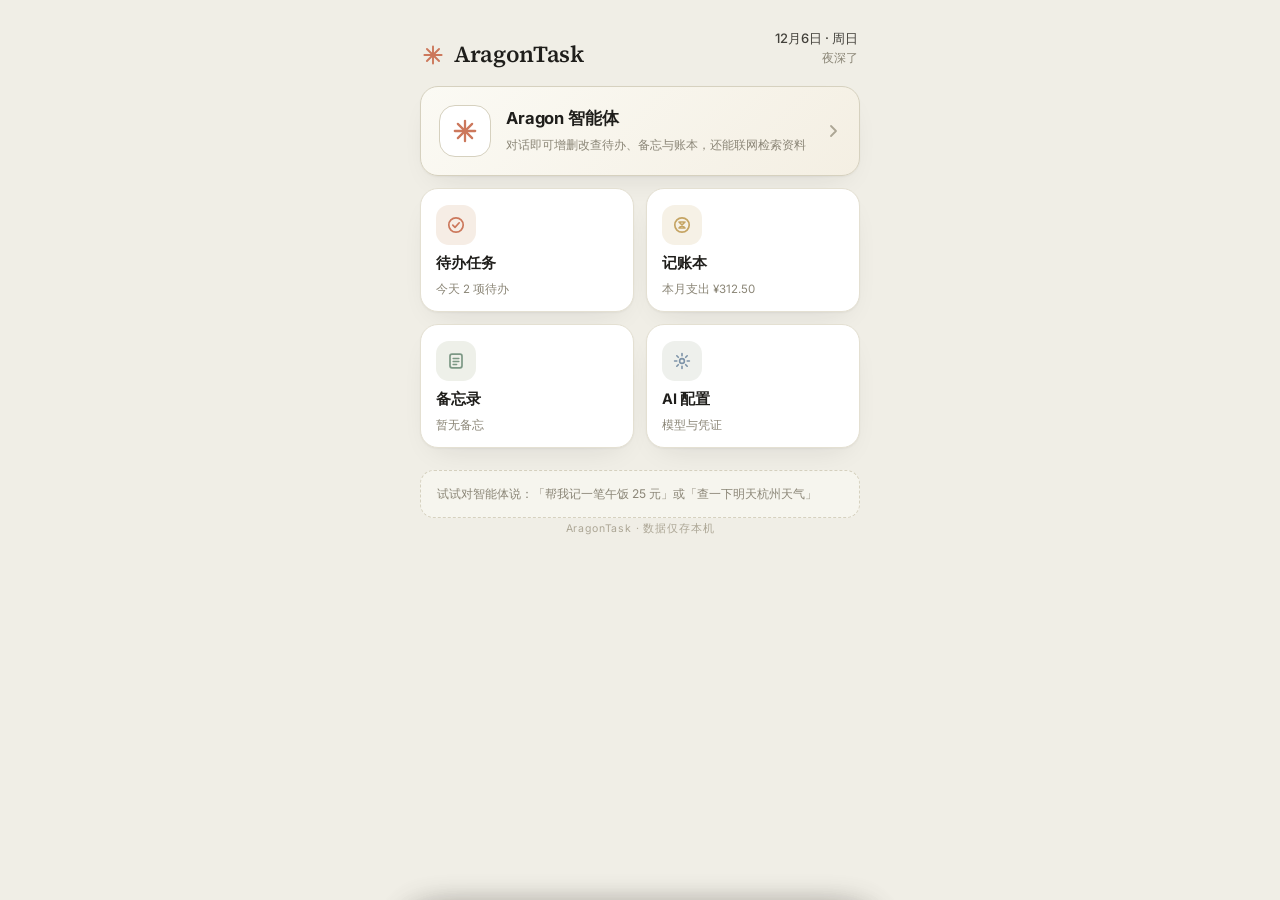
==== app/assets/index.html @ 64bd1280 "AragonTask v1.4: todo/memo/ledger app with streaming AI agent - WebView hybrid app (Java bridge + va" ====
<!doctype html>
<html lang="zh-CN">
<head>
<meta charset="utf-8">
<meta name="viewport" content="width=device-width,initial-scale=1,maximum-scale=1,user-scalable=no,viewport-fit=cover">
<meta name="theme-color" content="#F0EEE6">
<title>AragonTask</title>
<link rel="stylesheet" href="./fonts/fonts.css">
<link rel="stylesheet" href="./app.css">
</head>
<body>
<div id="app">

  <header>
    <div class="brand">
      <svg class="spark" viewBox="0 0 24 24" aria-hidden="true">
        <g stroke="#CC785C" stroke-width="2.1" stroke-linecap="round" fill="none">
          <line x1="12" y1="2.6" x2="12" y2="21.4"/>
          <line x1="2.6" y1="12" x2="21.4" y2="12"/>
          <line x1="5.4" y1="5.4" x2="18.6" y2="18.6"/>
          <line x1="18.6" y1="5.4" x2="5.4" y2="18.6"/>
        </g>
      </svg>
      <span class="wordmark">AragonTask</span>
    </div>
    <div class="date">
      <div class="d1" id="hd-date"></div>
      <div class="d2" id="hd-hi"></div>
    </div>
  </header>

  <!-- ================= HUB ================= -->
  <div id="view-hub">
    <button class="hub-hero card" data-act="view" data-id="agent">
      <div class="hh-ic">
        <svg viewBox="0 0 24 24" aria-hidden="true">
          <g stroke="#CC785C" stroke-width="2.1" stroke-linecap="round" fill="none">
            <line x1="12" y1="2.6" x2="12" y2="21.4"/>
            <line x1="2.6" y1="12" x2="21.4" y2="12"/>
            <line x1="5.4" y1="5.4" x2="18.6" y2="18.6"/>
            <line x1="18.6" y1="5.4" x2="5.4" y2="18.6"/>
          </g>
        </svg>
      </div>
      <div class="hh-t">
        <b>Aragon 智能体</b>
        <p>对话即可增删改查待办、备忘与账本，还能联网检索资料</p>
      </div>
      <svg class="hh-go" viewBox="0 0 16 16" fill="none"><path d="M6 3l5 5-5 5" stroke="currentColor" stroke-width="1.8" stroke-linecap="round" stroke-linejoin="round"/></svg>
    </button>

    <div class="hub-grid">
      <button class="hub-c card" data-act="view" data-id="todo">
        <div class="hc-ic" style="--c:#CC785C">
          <svg viewBox="0 0 20 20" fill="none"><circle cx="10" cy="10" r="7.2" stroke="currentColor" stroke-width="1.7"/><path d="M6.8 10.2l2.2 2.2 4.2-4.6" stroke="currentColor" stroke-width="1.7" stroke-linecap="round" stroke-linejoin="round"/></svg>
        </div>
        <b>待办任务</b>
        <span id="hub-todo">…</span>
      </button>
      <button class="hub-c card" data-act="view" data-id="money">
        <div class="hc-ic" style="--c:#C5A463">
          <svg viewBox="0 0 20 20" fill="none"><circle cx="10" cy="10" r="7.2" stroke="currentColor" stroke-width="1.7"/><path d="M7 7l6 6M13 7l-6 6M8 7h4M8 13h4" stroke="currentColor" stroke-width="1.6" stroke-linecap="round"/></svg>
        </div>
        <b>记账本</b>
        <span id="hub-money">…</span>
      </button>
      <button class="hub-c card" data-act="view" data-id="memo">
        <div class="hc-ic" style="--c:#7C9885">
          <svg viewBox="0 0 20 20" fill="none"><rect x="4" y="3.2" width="12" height="13.6" rx="2" stroke="currentColor" stroke-width="1.7"/><path d="M7.2 7.5h5.6M7.2 10.5h5.6M7.2 13.5h3.4" stroke="currentColor" stroke-width="1.6" stroke-linecap="round"/></svg>
        </div>
        <b>备忘录</b>
        <span id="hub-memo">…</span>
      </button>
      <button class="hub-c card" data-act="view" data-id="agent2">
        <div class="hc-ic" style="--c:#7D93A8">
          <svg viewBox="0 0 20 20" fill="none"><circle cx="10" cy="10" r="2.4" stroke="currentColor" stroke-width="1.6"/><path d="M10 2.6v2.2M10 15.2v2.2M2.6 10h2.2M15.2 10h2.2M4.8 4.8l1.5 1.5M13.7 13.7l1.5 1.5M15.2 4.8l-1.5 1.5M6.3 13.7l-1.5 1.5" stroke="currentColor" stroke-width="1.6" stroke-linecap="round"/></svg>
        </div>
        <b>AI 配置</b>
        <span>模型与凭证</span>
      </button>
    </div>

    <div class="hub-foot">试试对智能体说：「帮我记一笔午饭 25 元」或「查一下明天杭州天气」</div>
  </div>

  <!-- ================= TODO VIEW ================= -->
  <div id="view-todo" hidden>
    <div class="view-head">
      <button class="icon-btn back" data-act="home" aria-label="返回">
        <svg viewBox="0 0 16 16" fill="none"><path d="M10 3L5 8l5 5" stroke="currentColor" stroke-width="1.8" stroke-linecap="round" stroke-linejoin="round"/></svg>
      </button>
      <b>待办任务</b>
    </div>

    <section class="hero card">
      <svg class="ring" viewBox="0 0 62 62" aria-hidden="true">
        <circle class="ring-bg" cx="31" cy="31" r="26"/>
        <circle class="ring-fg" cx="31" cy="31" r="26" id="ring"/>
      </svg>
      <div class="hero-t">
        <div class="ht-label">今日进度</div>
        <div class="ht-num"><span id="hero-done">0</span><span class="ht-sep"> / </span><span id="hero-all">0</span></div>
        <div class="ht-sub" id="hero-sub"></div>
      </div>
    </section>

    <nav class="chips" id="chips"></nav>

    <div class="sec"><span>待办</span><span class="cnt" id="todo-cnt"></span><i class="ln"></i></div>
    <div class="list card" id="list"></div>

    <div class="empty" id="empty" hidden>
      <h3 id="empty-t">一切安好</h3>
      <p id="empty-p"></p>
    </div>

    <div class="sec sec-btn-wrap">
      <button class="sec-btn" id="done-toggle">
        <span>已完成</span><span class="cnt" id="done-cnt"></span>
        <svg viewBox="0 0 16 16" fill="none"><path d="M4 6l4 4 4-4" stroke="currentColor" stroke-width="1.8" stroke-linecap="round" stroke-linejoin="round"/></svg>
      </button>
      <i class="ln"></i>
    </div>
    <div class="list card" id="donelist" hidden></div>
  </div>

  <!-- ================= MONEY VIEW ================= -->
  <div id="view-money" hidden>
    <div class="view-head">
      <button class="icon-btn back" data-act="home" aria-label="返回">
        <svg viewBox="0 0 16 16" fill="none"><path d="M10 3L5 8l5 5" stroke="currentColor" stroke-width="1.8" stroke-linecap="round" stroke-linejoin="round"/></svg>
      </button>
      <b>记账本</b>
    </div>

    <section class="hero card m-hero">
      <div class="mh-main">
        <div class="ht-label" id="m-lb">本月支出</div>
        <div class="mh-num"><span id="m-out">0</span><span class="mh-cur">元</span></div>
        <div class="ht-sub" id="m-sub"></div>
      </div>
      <button class="reimb-chip" id="reimb-chip" data-act="mreimb">
        <span class="rc-l">待报销</span>
        <span class="rc-v" id="reimb-sum">¥0</span>
      </button>
    </section>

    <div class="m-nav">
      <button id="m-prev" data-act="mprev" aria-label="上月">
        <svg viewBox="0 0 16 16" fill="none"><path d="M10 3L5 8l5 5" stroke="currentColor" stroke-width="1.8" stroke-linecap="round" stroke-linejoin="round"/></svg>
      </button>
      <div class="m-month" id="m-month"></div>
      <button id="m-next" data-act="mnext" aria-label="下月">
        <svg viewBox="0 0 16 16" fill="none"><path d="M6 3l5 5-5 5" stroke="currentColor" stroke-width="1.8" stroke-linecap="round" stroke-linejoin="round"/></svg>
      </button>
    </div>

    <nav class="chips" id="m-chips"></nav>

    <div class="empty" id="m-empty" hidden>
      <h3 id="m-empty-t">还没有账目</h3>
      <p id="m-empty-p">记下第一笔，看看钱都去哪儿了。</p>
    </div>

    <div id="m-groups"></div>
  </div>

  <!-- ================= MEMO VIEW ================= -->
  <div id="view-memo" hidden>
    <div class="view-head">
      <button class="icon-btn back" data-act="home" aria-label="返回">
        <svg viewBox="0 0 16 16" fill="none"><path d="M10 3L5 8l5 5" stroke="currentColor" stroke-width="1.8" stroke-linecap="round" stroke-linejoin="round"/></svg>
      </button>
      <b>备忘录</b>
      <button class="icon-btn mh-add" data-act="madd" aria-label="手动添加" style="margin-left:auto">
        <svg viewBox="0 0 16 16" fill="none"><path d="M8 3.5v9M3.5 8h9" stroke="currentColor" stroke-width="1.8" stroke-linecap="round"/></svg>
      </button>
    </div>
    <div id="memo-view-list"></div>
  </div>

  <!-- ================= AGENT VIEW ================= -->
  <div id="view-agent" hidden>
    <div class="view-head">
      <button class="icon-btn back" data-act="home" aria-label="返回">
        <svg viewBox="0 0 16 16" fill="none"><path d="M10 3L5 8l5 5" stroke="currentColor" stroke-width="1.8" stroke-linecap="round" stroke-linejoin="round"/></svg>
      </button>
      <b>Aragon 智能体</b>
      <div class="mt-acts" style="margin-left:auto">
        <button class="icon-btn" data-act="aicfg" aria-label="AI 配置">
          <svg viewBox="0 0 16 16" fill="none"><circle cx="8" cy="8" r="2.2" stroke="currentColor" stroke-width="1.5"/><path d="M8 1.8v1.7M8 12.5v1.7M1.8 8h1.7M12.5 8h1.7M3.6 3.6l1.2 1.2M11.2 11.2l1.2 1.2M12.4 3.6l-1.2 1.2M4.8 11.2l-1.2 1.2" stroke="currentColor" stroke-width="1.5" stroke-linecap="round"/></svg>
        </button>
        <button class="icon-btn" data-act="clearchat" aria-label="清空对话">
          <svg viewBox="0 0 16 16" fill="none"><path d="M3 4.5h10M6.5 4.5V3h3v1.5M4.5 4.5l.7 8.5h5.6l.7-8.5" stroke="currentColor" stroke-width="1.5" stroke-linecap="round" stroke-linejoin="round"/></svg>
        </button>
      </div>
    </div>

    <div class="chat-wrap">
      <div class="chat-scroll" id="chat"></div>
      <div class="composer">
        <input id="chat-in" placeholder="让智能体记事、记账、查资料…" maxlength="500" autocomplete="off">
        <button class="send-b" id="chat-send" aria-label="发送">
          <svg viewBox="0 0 20 20" fill="none"><path d="M10 16V4M5 9l5-5 5 5" stroke="currentColor" stroke-width="2.2" stroke-linecap="round" stroke-linejoin="round"/></svg>
        </button>
      </div>
    </div>
  </div>

  <div class="spacer" id="spacer"></div>
  <footer>AragonTask · 数据仅存本机</footer>

  <button class="fab" id="fab" aria-label="新增">
    <svg viewBox="0 0 24 24" fill="none" aria-hidden="true">
      <path d="M12 5v14M5 12h14" stroke="currentColor" stroke-width="2.2" stroke-linecap="round"/>
    </svg>
    <span id="fab-t">新任务</span>
  </button>
</div>

<div class="scrim" id="scrim"></div>

<!-- task sheet -->
<section class="sheet" id="task-sheet" aria-hidden="true">
  <div class="grab"></div>
  <h2 class="sh" id="ts-h">新任务</h2>
  <input class="t-title" id="ts-title" placeholder="想做点什么？" maxlength="60" autocomplete="off">
  <textarea class="t-note" id="ts-note" rows="2" placeholder="备注，可选"></textarea>
  <div class="lb">分类</div>
  <div class="chips-in" id="ts-cats"></div>
  <div class="lb">日期</div>
  <div class="chips-in" id="ts-dates"></div>
  <input type="date" id="ts-date-input" class="dpick" tabindex="-1">
  <button class="save" id="ts-save" disabled>保存</button>
  <button class="ghost-del" id="ts-del" hidden>删除此任务</button>
</section>

<!-- record sheet -->
<section class="sheet" id="rec-sheet" aria-hidden="true">
  <div class="grab"></div>
  <h2 class="sh" id="rs-h">记一笔</h2>
  <div class="type-seg" id="rs-type">
    <button class="ts-b on" data-act="rtype" data-id="out">支出</button>
    <button class="ts-b" data-act="rtype" data-id="in">收入</button>
  </div>
  <div class="amt-row">
    <span class="amt-cur">¥</span>
    <input id="rs-amt" inputmode="decimal" placeholder="0.00" maxlength="12" autocomplete="off">
  </div>
  <input class="t-title" id="rs-title" placeholder="买什么了？可选" maxlength="30" autocomplete="off">
  <div id="rs-catwrap">
    <div class="lb">分类</div>
    <div class="chips-in" id="rs-cats"></div>
  </div>
  <div class="lb">日期</div>
  <div class="chips-in" id="rs-dates"></div>
  <div class="chips-in" style="margin-top:2px">
    <input type="date" id="rs-date-input" class="dpick" tabindex="-1">
  </div>
  <label class="sw-row" id="rs-reimbrow">
    <span>这笔需要报销</span>
    <input type="checkbox" id="rs-reimb"><i class="tgl"></i>
  </label>
  <button class="save" id="rs-save" disabled>保存</button>
  <button class="ghost-del" id="rs-del" hidden>删除此记录</button>
</section>

<!-- manual memo sheet -->
<section class="sheet" id="mm-sheet" aria-hidden="true">
  <div class="grab"></div>
  <h2 class="sh">记一条备忘</h2>
  <input class="t-title" id="mm-title" placeholder="备忘标题" maxlength="40" autocomplete="off">
  <textarea class="t-note" id="mm-note" rows="2" placeholder="补充内容，可选"></textarea>
  <input class="f-in" id="mm-cat" placeholder="分类，留空为未分类" maxlength="8" autocomplete="off">
  <button class="save" id="mm-save" disabled>保存</button>
</section>

<!-- AI config sheet -->
<section class="sheet" id="ai-sheet" aria-hidden="true">
  <div class="grab"></div>
  <h2 class="sh">AI 配置</h2>
  <div class="cat-list" id="ai-list"></div>
  <div class="lb" id="ai-lb">新增配置</div>
  <input class="f-in" id="ai-name" placeholder="配置名称，如 我的 OpenAI" maxlength="20" autocomplete="off">
  <div class="type-seg" id="ai-style" style="margin-top:12px">
    <button class="ts-b on" data-act="aistyle" data-id="openai">OpenAI</button>
    <button class="ts-b" data-act="aistyle" data-id="anthropic">Anthropic</button>
    <button class="ts-b" data-act="aistyle" data-id="custom">自定义</button>
  </div>
  <input class="f-in" id="ai-url" placeholder="API 地址" autocomplete="off" inputmode="url">
  <input class="f-in" id="ai-key" type="password" placeholder="API Key（凭证）" autocomplete="off">
  <div class="lb">模型</div>
  <div class="model-row">
    <input class="f-in" id="ai-model" placeholder="模型名" autocomplete="off" style="flex:1">
    <button class="mini-btn" data-act="aifetch">获取列表</button>
  </div>
  <div class="chips-in" id="ai-models"></div>
  <input class="f-in" id="ai-headers" placeholder='额外请求头 JSON，可选' autocomplete="off">
  <button class="save" id="ai-save" disabled>保存配置</button>
  <div class="ai-acts">
    <button class="ghost-def" id="ai-def" hidden>设为默认</button>
    <button class="ghost-del" id="ai-del" hidden style="width:100%">删除此配置</button>
  </div>
  <div class="cs-tip">配置保存在本机，仅在请求你填写的地址时使用。</div>
</section>

<!-- category sheet -->
<section class="sheet" id="cat-sheet" aria-hidden="true">
  <div class="grab"></div>
  <h2 class="sh">分类管理</h2>
  <div class="cat-list" id="cs-list"></div>
  <div class="lb" id="cs-lb">新建分类</div>
  <input class="cs-name" id="cs-name" placeholder="分类名称" maxlength="8" autocomplete="off">
  <div class="swatches" id="cs-swatches"></div>
  <button class="save" id="cs-save" disabled>添加</button>
  <button class="ghost-del" id="cs-del" hidden>删除此分类</button>
  <div class="cs-tip" id="cs-tip">删除分类后，其中的任务会归入「未分类」</div>
</section>

<div class="toast" id="toast"><span id="toast-msg"></span><button id="toast-un" hidden>撤销</button></div>

<script src="./app.js"></script>
</body>
</html>
---- app/assets/fonts/fonts.css ----
@font-face{font-family:'Inter';font-style:normal;font-weight:400;font-display:swap;src:url('Inter-400.woff2') format('woff2');}
@font-face{font-family:'Inter';font-style:normal;font-weight:500;font-display:swap;src:url('Inter-500.woff2') format('woff2');}
@font-face{font-family:'Inter';font-style:normal;font-weight:600;font-display:swap;src:url('Inter-600.woff2') format('woff2');}
@font-face{font-family:'Inter';font-style:normal;font-weight:700;font-display:swap;src:url('Inter-700.woff2') format('woff2');}
@font-face{font-family:'Source Serif 4';font-style:normal;font-weight:400;font-display:swap;src:url('SourceSerif4-400.woff2') format('woff2');}
@font-face{font-family:'Source Serif 4';font-style:normal;font-weight:600;font-display:swap;src:url('SourceSerif4-600.woff2') format('woff2');}
---- app/assets/app.css ----
/* ============ Terra · Anthropic-inspired minimal todo ============ */

* { box-sizing: border-box; -webkit-tap-highlight-color: transparent; }
html, body { margin: 0; padding: 0; }

:root {
  --bg: #F0EEE6;
  --card: #FCFBF7;
  --card2: #FFFFFF;
  --ink: #1F1E1B;
  --ink2: #43413B;
  --mut: #8B8677;
  --mut2: #ACA695;
  --line: #E4E0D2;
  --line2: #D6D1BF;
  --clay: #CC785C;
  --clay-d: #B55F41;
  --clay-t: rgba(204, 120, 92, 0.10);
  --danger: #B0432F;
  --r: 18px;
  --sh: 0 1px 2px rgba(31,30,27,.04), 0 12px 32px -16px rgba(31,30,27,.14);
  --serif: 'Source Serif 4', Georgia, 'Times New Roman', 'Noto Serif SC', serif;
  --sans: 'Inter', -apple-system, 'PingFang SC', 'HarmonyOS Sans SC', 'Noto Sans SC', 'Microsoft YaHei', sans-serif;
}

body {
  background: var(--bg);
  color: var(--ink);
  font-family: var(--sans);
  -webkit-font-smoothing: antialiased;
  user-select: none;
  -webkit-user-select: none;
  -webkit-touch-callout: none;
  touch-action: manipulation;
}
input, textarea { user-select: text; -webkit-user-select: text; font-family: inherit; }
button { font-family: inherit; border: 0; background: none; padding: 0; color: inherit; cursor: pointer; }

#app {
  position: relative;
  max-width: 480px;
  margin: 0 auto;
  min-height: 100vh;
  padding: 0 20px calc(20px + env(safe-area-inset-bottom));
}

/* ---------- header ---------- */
header {
  display: flex;
  justify-content: space-between;
  align-items: flex-end;
  padding: 30px 2px 20px;
  animation: fadeUp .5s both;
}
.brand { display: flex; align-items: center; gap: 10px; }
.spark { width: 22px; height: 22px; animation: spinIn 1s cubic-bezier(.2,.8,.3,1) both; }
.wordmark {
  font-family: var(--serif);
  font-size: 27px;
  font-weight: 600;
  letter-spacing: -0.02em;
  line-height: 1;
}
.date { text-align: right; }
.d1 { font-size: 13px; color: var(--ink2); font-weight: 500; }
.d2 { font-size: 11.5px; color: var(--mut); margin-top: 3px; }

/* ---------- hero ---------- */
.card {
  background: var(--card2);
  border: 1px solid var(--line);
  border-radius: var(--r);
  box-shadow: var(--sh);
}
.hero {
  display: flex;
  align-items: center;
  gap: 18px;
  padding: 18px 20px;
  animation: fadeUp .5s .06s both;
}
.ring { width: 62px; height: 62px; flex: none; transform: rotate(-90deg); }
.ring circle { fill: none; stroke-width: 4; }
.ring-bg { stroke: #E8E4D4; }
.ring-fg {
  stroke: var(--clay);
  stroke-linecap: round;
  stroke-dasharray: 163.4;
  stroke-dashoffset: 163.4;
  transition: stroke-dashoffset .8s cubic-bezier(.22,.9,.3,1);
}
.hero-t { flex: 1; min-width: 0; }
.ht-label { font-size: 11.5px; color: var(--mut); letter-spacing: .18em; }
.ht-num { font-family: var(--serif); font-size: 30px; font-weight: 600; line-height: 1.15; margin-top: 2px; }
.ht-sep { color: var(--mut2); font-weight: 400; }
.ht-sub { font-size: 12.5px; color: var(--mut); margin-top: 3px; }

/* ---------- chips ---------- */
.chips {
  display: flex;
  gap: 8px;
  overflow-x: auto;
  padding: 18px 20px 4px;
  margin: 0 -20px;
  scrollbar-width: none;
}
.chips::-webkit-scrollbar { display: none; }
.chip {
  display: inline-flex;
  align-items: center;
  gap: 7px;
  flex: none;
  padding: 7px 14px;
  border-radius: 999px;
  border: 1px solid var(--line2);
  background: var(--card2);
  font-size: 13px;
  font-weight: 500;
  color: var(--ink2);
  transition: all .18s ease;
}
.chip:active { transform: scale(.95); }
.chip .dot { width: 8px; height: 8px; border-radius: 50%; flex: none; }
.chip .ct { color: var(--mut); font-weight: 500; font-size: 12px; }
.chip.on { background: var(--ink); border-color: var(--ink); color: #F5F2E9; }
.chip.on .ct { color: #B7B2A2; }
.chip--ic { padding: 7px 11px; color: var(--mut); }
.chip--ic svg { width: 15px; height: 15px; display: block; }

/* ---------- sections ---------- */
.sec {
  display: flex;
  align-items: center;
  gap: 10px;
  margin: 26px 2px 10px;
  font-size: 12.5px;
  font-weight: 600;
  letter-spacing: .1em;
  color: var(--ink2);
  animation: fadeUp .5s .1s both;
}
.sec .ln { flex: 1; height: 1px; background: var(--line); }
.sec .cnt { color: var(--mut); font-weight: 500; }
.sec-btn {
  display: inline-flex;
  align-items: center;
  gap: 6px;
  font-size: 12.5px;
  font-weight: 600;
  letter-spacing: .1em;
  color: var(--ink2);
  padding: 4px 0;
}
.sec-btn .cnt { color: var(--mut); }
.sec-btn svg { width: 13px; height: 13px; transition: transform .25s ease; }
.sec-btn.open svg { transform: rotate(180deg); }

/* ---------- task list ---------- */
.list { overflow: hidden; }
.row {
  display: flex;
  align-items: flex-start;
  gap: 13px;
  padding: 14px 16px;
  border-top: 1px solid var(--line);
  animation: fadeUp .38s both;
}
.row:first-child { border-top: 0; }
.row:active { background: #FAF8F1; }
.row.done-row { opacity: .62; }

.cbx {
  flex: none;
  width: 22px;
  height: 22px;
  margin-top: 2px;
  border-radius: 50%;
  border: 1.6px solid #C6C1AE;
  display: flex;
  align-items: center;
  justify-content: center;
  transition: all .22s ease;
}
.cbx svg { width: 12px; height: 12px; display: block; }
.cbx svg path {
  fill: none;
  stroke: #fff;
  stroke-width: 2.6;
  stroke-linecap: round;
  stroke-linejoin: round;
  stroke-dasharray: 20;
  stroke-dashoffset: 20;
  transition: stroke-dashoffset .28s ease .04s;
}
.row.done-row .cbx { background: var(--clay); border-color: var(--clay); }
.row.done-row .cbx svg path { stroke-dashoffset: 0; }

.rmain { flex: 1; min-width: 0; }
.ttl {
  position: relative;
  font-size: 15.5px;
  line-height: 1.5;
  font-weight: 500;
  word-break: break-word;
}
.ttl::after {
  content: "";
  position: absolute;
  left: 0;
  top: 56%;
  height: 1.5px;
  width: 0;
  background: var(--mut);
  transition: width .3s ease .06s;
}
.row.done-row .ttl { color: var(--mut); font-weight: 400; }
.row.done-row .ttl::after { width: 100%; }

.meta {
  display: flex;
  flex-wrap: wrap;
  align-items: center;
  gap: 6px;
  margin-top: 4px;
  font-size: 12px;
  color: var(--mut);
}
.meta .mdot { width: 6px; height: 6px; border-radius: 50%; }
.meta .sep { color: var(--line2); }
.meta .due.od { color: var(--clay-d); font-weight: 600; }

.chev {
  flex: none;
  width: 16px;
  height: 16px;
  color: var(--mut2);
  margin-top: 5px;
  transition: transform .22s ease;
}
.row.x .chev { transform: rotate(90deg); }

.detail { overflow: hidden; max-height: 0; transition: max-height .32s ease; }
.row.x .detail { max-height: 180px; }
.detail-in { padding: 10px 0 4px 35px; display: flex; flex-direction: column; gap: 10px; }
.note {
  font-size: 13px;
  line-height: 1.65;
  color: var(--ink2);
  white-space: pre-wrap;
  word-break: break-word;
  background: #F7F5EC;
  border: 1px solid var(--line);
  border-radius: 10px;
  padding: 9px 12px;
}
.acts { display: flex; gap: 20px; }
.acts button { font-size: 13px; font-weight: 600; padding: 2px 0; }
.act-ed { color: var(--clay-d); }
.act-del { color: var(--danger); }

/* ---------- empty state ---------- */
.empty { padding: 48px 24px 36px; text-align: center; animation: fadeUp .45s both; }
.es-art { width: 108px; height: 108px; margin: 0 auto 14px; display: block; }
.empty h3 { margin: 0; font-family: var(--serif); font-size: 17px; font-weight: 600; }
.empty p { margin: 8px 0 0; font-size: 13px; line-height: 1.75; color: var(--mut); }

/* ---------- fab / footer ---------- */
.spacer { height: 78px; }
.fab {
  position: absolute;
  left: 50%;
  bottom: calc(26px + env(safe-area-inset-bottom));
  transform: translateX(-50%);
  display: flex;
  align-items: center;
  gap: 8px;
  height: 52px;
  padding: 0 26px;
  border-radius: 999px;
  background: var(--ink);
  color: #F5F2E9;
  font-size: 14.5px;
  font-weight: 600;
  letter-spacing: .02em;
  box-shadow: 0 14px 30px -12px rgba(31,30,27,.5);
  transition: transform .18s ease;
  z-index: 5;
}
.fab:active { transform: translateX(-50%) scale(.95); }
.fab svg { width: 16px; height: 16px; display: block; }
footer {
  text-align: center;
  font-size: 10.5px;
  color: var(--mut2);
  letter-spacing: .08em;
  padding: 4px 0 6px;
}

/* ---------- scrim & sheet ---------- */
.scrim {
  position: fixed;
  inset: 0;
  background: rgba(31,30,27,.36);
  -webkit-backdrop-filter: blur(2px);
  backdrop-filter: blur(2px);
  opacity: 0;
  pointer-events: none;
  transition: opacity .3s ease;
  z-index: 9;
}
.scrim.on { opacity: 1; pointer-events: auto; }

.sheet {
  position: fixed;
  left: 50%;
  bottom: 0;
  transform: translate(-50%, 105%);
  width: min(100%, 480px);
  max-height: 88vh;
  overflow-y: auto;
  background: var(--card2);
  border: 1px solid var(--line);
  border-bottom: 0;
  border-radius: 24px 24px 0 0;
  padding: 10px 22px calc(24px + env(safe-area-inset-bottom));
  z-index: 10;
  transition: transform .42s cubic-bezier(.32,.72,.24,1);
  box-shadow: 0 -14px 44px -18px rgba(31,30,27,.28);
}
.sheet.on { transform: translate(-50%, 0); }
.grab { width: 36px; height: 4px; border-radius: 2px; background: var(--line2); margin: 6px auto 14px; }
.sh { font-family: var(--serif); font-size: 19px; font-weight: 600; margin: 0 0 4px; letter-spacing: -0.01em; }

.t-title {
  width: 100%;
  border: 0;
  outline: 0;
  background: transparent;
  font-size: 17.5px;
  font-weight: 500;
  color: var(--ink);
  padding: 12px 0;
  border-bottom: 1px solid var(--line);
}
.t-title::placeholder, .t-note::placeholder, .cs-name::placeholder { color: var(--mut2); }
.t-note {
  width: 100%;
  border: 0;
  outline: 0;
  background: transparent;
  resize: none;
  font-size: 13.5px;
  line-height: 1.6;
  color: var(--ink2);
  padding: 10px 0 2px;
}
.lb { font-size: 11.5px; font-weight: 600; color: var(--mut); letter-spacing: .14em; margin: 16px 0 9px; }

.chips-in { display: flex; flex-wrap: wrap; gap: 8px; }
.chip.s { padding: 6px 12px; font-size: 12.5px; }
.chip.sel { border-color: var(--clay); background: var(--clay-t); color: var(--clay-d); }
.chip.sel .ct { color: var(--clay-d); }

.dpick { position: absolute; width: 1px; height: 1px; opacity: 0; pointer-events: none; }

.save {
  display: block;
  width: 100%;
  height: 52px;
  margin-top: 20px;
  border-radius: 14px;
  background: var(--clay);
  color: #fff;
  font-size: 15px;
  font-weight: 600;
  letter-spacing: .03em;
  transition: all .18s ease;
}
.save:active { transform: scale(.98); }
.save[disabled] { opacity: .35; pointer-events: none; }
.ghost-del {
  display: block;
  width: 100%;
  height: 46px;
  margin-top: 6px;
  font-size: 13.5px;
  font-weight: 600;
  color: var(--danger);
}

/* ---------- category sheet ---------- */
.cat-list { border: 1px solid var(--line); border-radius: 14px; overflow: hidden; margin-top: 4px; }
.cat-row {
  display: flex;
  align-items: center;
  gap: 11px;
  padding: 12px 14px;
  border-top: 1px solid var(--line);
  font-size: 14.5px;
  font-weight: 500;
}
.cat-row:first-child { border-top: 0; }
.cat-row:active { background: #FAF8F1; }
.cat-row .dot { width: 10px; height: 10px; border-radius: 50%; flex: none; }
.cat-row .ccnt { margin-left: auto; font-size: 12px; color: var(--mut); font-weight: 500; }
.cat-row .ced { font-size: 12.5px; color: var(--mut); padding: 4px 6px; font-weight: 500; }

.cs-name {
  width: 100%;
  border: 0;
  outline: 0;
  background: transparent;
  font-size: 15.5px;
  font-weight: 500;
  color: var(--ink);
  padding: 11px 0;
  border-bottom: 1px solid var(--line);
}
.swatches { display: flex; gap: 13px; margin: 14px 0 2px; flex-wrap: wrap; }
.sw { width: 30px; height: 30px; border-radius: 50%; position: relative; transition: transform .15s ease; }
.sw:active { transform: scale(.88); }
.sw.sel::after {
  content: "";
  position: absolute;
  inset: -5px;
  border-radius: 50%;
  border: 2px solid var(--ink);
}
.cs-tip { font-size: 11.5px; color: var(--mut2); text-align: center; margin-top: 12px; line-height: 1.6; }

/* ---------- toast ---------- */
.toast {
  position: fixed;
  left: 50%;
  bottom: calc(96px + env(safe-area-inset-bottom));
  transform: translate(-50%, 16px);
  display: flex;
  align-items: center;
  gap: 16px;
  background: var(--ink);
  color: #F5F2E9;
  font-size: 13px;
  padding: 11px 18px;
  border-radius: 999px;
  opacity: 0;
  pointer-events: none;
  transition: all .3s ease;
  z-index: 20;
  box-shadow: 0 12px 32px -12px rgba(31,30,27,.55);
  max-width: 88vw;
}
.toast.on { opacity: 1; transform: translate(-50%, 0); pointer-events: auto; }
.toast button { color: #F0B49A; font-weight: 600; font-size: 13px; flex: none; }

/* ---------- motion ---------- */
@keyframes fadeUp {
  from { opacity: 0; transform: translateY(8px); }
  to { opacity: 1; transform: none; }
}
@keyframes spinIn {
  from { opacity: 0; transform: rotate(-120deg) scale(.55); }
  to { opacity: 1; transform: none; }
}
@media (prefers-reduced-motion: reduce) {
  * { animation: none !important; transition: none !important; }
}

/* ============ v1.1: seg switch / money view / record sheet ============ */

.seg {
  display: flex;
  gap: 4px;
  margin: 0 auto 18px;
  width: max-content;
  background: var(--card2);
  border: 1px solid var(--line2);
  border-radius: 999px;
  padding: 3px;
  animation: fadeUp .5s .02s both;
}
.seg-b {
  padding: 6px 24px;
  border-radius: 999px;
  font-size: 13.5px;
  font-weight: 600;
  color: var(--mut);
  transition: all .18s ease;
}
.seg-b.on { background: var(--ink); color: #F5F2E9; }

.m-hero { justify-content: space-between; }
.mh-num {
  font-family: var(--serif);
  font-size: 32px;
  font-weight: 600;
  line-height: 1.15;
  margin-top: 2px;
  font-variant-numeric: tabular-nums;
}
.mh-cur { font-size: 13px; color: var(--mut); margin-left: 6px; font-weight: 400; font-family: var(--sans); }

.reimb-chip {
  display: flex;
  flex-direction: column;
  align-items: flex-end;
  gap: 3px;
  padding: 9px 14px;
  border: 1px dashed var(--clay);
  border-radius: 12px;
  background: var(--clay-t);
  transition: transform .15s ease;
}
.reimb-chip:active { transform: scale(.95); }
.rc-l { font-size: 10.5px; color: var(--clay-d); letter-spacing: .12em; font-weight: 600; }
.rc-v { font-size: 16px; font-weight: 600; color: var(--clay-d); font-family: var(--serif); font-variant-numeric: tabular-nums; }
.reimb-chip.none { opacity: .55; filter: saturate(.35); }

.m-nav { display: flex; align-items: center; justify-content: space-between; margin: 18px 2px 0; }
.m-nav button {
  width: 34px;
  height: 34px;
  border-radius: 50%;
  border: 1px solid var(--line2);
  display: flex;
  align-items: center;
  justify-content: center;
  color: var(--ink2);
  background: var(--card2);
  transition: transform .15s ease;
}
.m-nav button:active { transform: scale(.9); }
.m-nav svg { width: 14px; height: 14px; display: block; }
.m-month { font-size: 13px; font-weight: 600; color: var(--ink2); letter-spacing: .04em; }

.m-day { margin-top: 18px; }
.m-dh {
  display: flex;
  justify-content: space-between;
  align-items: baseline;
  margin: 0 2px 8px;
  font-size: 12px;
  color: var(--mut);
}
.m-dh b { font-weight: 600; color: var(--ink2); }
.m-dsum { font-size: 11.5px; font-variant-numeric: tabular-nums; }

.m-row .mdot { width: 10px; height: 10px; border-radius: 50%; flex: none; margin-top: 7px; }
.amt {
  flex: none;
  margin-top: 3px;
  font-family: var(--serif);
  font-size: 16px;
  font-weight: 600;
  font-variant-numeric: tabular-nums;
}
.amt.out { color: var(--ink); }
.amt.in { color: #788C5D; }

.rb {
  display: inline-block;
  vertical-align: 1.5px;
  margin-left: 7px;
  font-size: 10px;
  font-weight: 600;
  padding: 2px 7px;
  border-radius: 999px;
  letter-spacing: .04em;
  font-family: var(--sans);
}
.rb-pending { color: var(--clay-d); border: 1px solid var(--clay); background: var(--clay-t); }
.rb-submitted { color: var(--ink2); border: 1px solid var(--line2); background: #F3F1E8; }
.rb-done { color: #5F7350; border: 1px solid #9FB18D; background: #EEF2E6; }

.st-wrap { display: flex; flex-direction: column; gap: 8px; }
.st-lb { font-size: 11px; color: var(--mut); letter-spacing: .12em; }
.st-pills { display: flex; gap: 8px; }

.type-seg {
  display: flex;
  gap: 4px;
  background: #EDEADD;
  border-radius: 999px;
  padding: 3px;
  margin-top: 10px;
  width: max-content;
}
.ts-b { padding: 6px 20px; border-radius: 999px; font-size: 13px; font-weight: 600; color: var(--mut); transition: all .18s ease; }
.ts-b.on { background: var(--card2); color: var(--ink); box-shadow: 0 1px 3px rgba(31,30,27,.08); }

.amt-row {
  display: flex;
  align-items: baseline;
  gap: 8px;
  border-bottom: 1px solid var(--line);
  padding: 14px 0 10px;
}
.amt-cur { font-size: 20px; color: var(--mut); font-weight: 600; font-family: var(--serif); }
#rs-amt {
  border: 0;
  outline: 0;
  background: transparent;
  font-size: 34px;
  font-weight: 600;
  font-family: var(--serif);
  color: var(--ink);
  width: 100%;
  padding: 0;
  font-variant-numeric: tabular-nums;
}
#rs-amt::placeholder { color: var(--mut2); font-weight: 400; }

.sw-row {
  display: flex;
  align-items: center;
  justify-content: space-between;
  margin-top: 18px;
  font-size: 14px;
  font-weight: 500;
  color: var(--ink2);
  cursor: pointer;
}
.sw-row input { display: none; }
.tgl {
  width: 44px;
  height: 26px;
  border-radius: 13px;
  background: #DFDACB;
  position: relative;
  transition: background .2s ease;
  flex: none;
}
.tgl::after {
  content: "";
  position: absolute;
  top: 3px;
  left: 3px;
  width: 20px;
  height: 20px;
  border-radius: 50%;
  background: #fff;
  box-shadow: 0 1px 3px rgba(0,0,0,.18);
  transition: transform .2s ease;
}
.sw-row input:checked + .tgl { background: var(--clay); }
.sw-row input:checked + .tgl::after { transform: translateX(18px); }
.sw-row.off { display: none; }

/* ============ v1.2: AragonTask · memo chat / AI config ============ */

.wordmark { font-size: 23px; letter-spacing: -0.015em; }

.memo-top {
  display: flex;
  align-items: center;
  justify-content: space-between;
  margin: 4px 2px 14px;
}
.mt-t { font-size: 15px; font-weight: 600; }
.mt-t .cnt { color: var(--mut); font-weight: 500; font-size: 12.5px; margin-left: 4px; }
.mt-acts { display: flex; gap: 8px; }
.icon-btn {
  width: 34px;
  height: 34px;
  border: 1px solid var(--line2);
  border-radius: 11px;
  background: var(--card2);
  display: flex;
  align-items: center;
  justify-content: center;
  color: var(--ink2);
  transition: transform .15s ease;
}
.icon-btn:active { transform: scale(.9); }
.icon-btn svg { width: 16px; height: 16px; display: block; }

.chat-wrap {
  display: flex;
  flex-direction: column;
  height: calc(100vh - 268px);
  min-height: 320px;
}
.chat-scroll {
  flex: 1;
  overflow-y: auto;
  padding: 6px 2px 12px;
  display: flex;
  flex-direction: column;
  gap: 12px;
  scrollbar-width: none;
}
.chat-scroll::-webkit-scrollbar { display: none; }

.msg-u, .msg-a {
  max-width: 84%;
  padding: 10px 14px;
  border-radius: 16px;
  font-size: 14px;
  line-height: 1.65;
  animation: fadeUp .3s both;
  word-break: break-word;
  white-space: pre-wrap;
}
.msg-u {
  align-self: flex-end;
  background: var(--ink);
  color: #F5F2E9;
  border-bottom-right-radius: 5px;
}
.msg-a {
  align-self: flex-start;
  background: var(--card2);
  border: 1px solid var(--line);
  border-bottom-left-radius: 5px;
  display: flex;
  flex-direction: column;
  gap: 10px;
}

.typing { display: flex; gap: 5px; padding: 4px 2px; }
.typing i {
  width: 7px;
  height: 7px;
  border-radius: 50%;
  background: var(--mut2);
  animation: blink 1.2s infinite;
}
.typing i:nth-child(2) { animation-delay: .2s; }
.typing i:nth-child(3) { animation-delay: .4s; }
@keyframes blink { 0%, 60%, 100% { opacity: .25; } 30% { opacity: 1; } }

.card-m {
  width: 100%;
  background: #FBFAF4;
  border: 1px solid var(--line);
  border-left: 3px solid var(--clay);
  border-radius: 12px;
  padding: 10px 13px;
  animation: fadeUp .3s both;
}
.card-m.todo-c { border-left-color: #7C9885; }
.cm-h { display: flex; align-items: center; gap: 8px; min-width: 0; }
.cm-h .mdot { width: 7px; height: 7px; border-radius: 50%; flex: none; }
.cm-h b { font-size: 13.5px; font-weight: 600; overflow: hidden; text-overflow: ellipsis; white-space: nowrap; }
.cm-tag {
  margin-left: auto;
  flex: none;
  font-size: 10px;
  font-weight: 600;
  color: var(--clay-d);
  border: 1px solid var(--clay);
  background: var(--clay-t);
  padding: 2px 8px;
  border-radius: 999px;
}
.card-m p { margin: 6px 0 0; font-size: 12px; color: var(--ink2); line-height: 1.6; word-break: break-word; }
.cm-kind { display: block; margin-top: 8px; font-size: 10px; color: var(--mut); letter-spacing: .08em; }

.onboard {
  align-self: stretch;
  background: var(--card2);
  border: 1px dashed var(--line2);
  border-radius: 16px;
  padding: 16px 18px;
  display: flex;
  flex-direction: column;
  gap: 10px;
  animation: fadeUp .4s both;
}
.onboard .ob-t { display: flex; align-items: center; gap: 9px; font-size: 14px; font-weight: 600; }
.onboard .ob-t svg { width: 16px; height: 16px; }
.onboard p { margin: 0; font-size: 12.5px; color: var(--mut); line-height: 1.7; }

.composer {
  display: flex;
  gap: 10px;
  align-items: center;
  padding: 12px 0 4px;
}
.composer input {
  flex: 1;
  min-width: 0;
  border: 1px solid var(--line2);
  background: var(--card2);
  border-radius: 999px;
  padding: 12px 18px;
  font-size: 14.5px;
  color: var(--ink);
  outline: 0;
  transition: border-color .2s ease;
}
.composer input::placeholder { color: var(--mut2); }
.composer input:focus { border-color: var(--clay); }
.send-b {
  width: 44px;
  height: 44px;
  flex: none;
  border-radius: 50%;
  background: var(--clay);
  color: #fff;
  display: flex;
  align-items: center;
  justify-content: center;
  transition: transform .15s ease, opacity .2s ease;
}
.send-b:active { transform: scale(.88); }
.send-b[disabled] { opacity: .4; pointer-events: none; }
.send-b svg { width: 18px; height: 18px; display: block; }

/* AI config */
.f-in {
  width: 100%;
  border: 0;
  outline: 0;
  background: transparent;
  font-size: 14.5px;
  font-weight: 500;
  color: var(--ink);
  padding: 11px 0;
  border-bottom: 1px solid var(--line);
}
.f-in::placeholder { color: var(--mut2); font-weight: 400; }
.model-row { display: flex; gap: 10px; align-items: center; }
.model-row .f-in { flex: 1; }
.mini-btn {
  flex: none;
  padding: 9px 14px;
  border-radius: 999px;
  border: 1px solid var(--line2);
  background: var(--card2);
  font-size: 12.5px;
  font-weight: 600;
  color: var(--ink2);
  transition: transform .15s ease;
}
.mini-btn:active { transform: scale(.94); }
.ai-acts { display: flex; gap: 10px; margin-top: 6px; }
.ghost-def {
  flex: 1;
  height: 46px;
  font-size: 13.5px;
  font-weight: 600;
  color: var(--ink2);
}
.ai-row-dot { width: 9px; height: 9px; border-radius: 50%; border: 1.6px solid #C6C1AE; flex: none; }
.ai-row-dot.on { background: var(--clay); border-color: var(--clay); }
.ai-badge {
  font-size: 10px;
  font-weight: 600;
  color: var(--mut);
  border: 1px solid var(--line2);
  border-radius: 999px;
  padding: 2px 7px;
  flex: none;
}
.cat-row .cm { font-size: 11.5px; color: var(--mut); margin-left: auto; }

/* memo list */
.memo-g { margin-top: 14px; }
.x-b {
  flex: none;
  width: 30px;
  height: 30px;
  display: flex;
  align-items: center;
  justify-content: center;
  color: var(--mut2);
}
.x-b svg { width: 13px; height: 13px; }

/* ============ v1.3: hub / agent / tools ============ */

#view-hub { animation: fadeUp .35s ease both; }

.hub-hero {
  width: 100%;
  display: flex;
  align-items: center;
  gap: 15px;
  padding: 18px 18px;
  text-align: left;
  border: 1px solid var(--line2);
  background: linear-gradient(135deg, #FBFAF4 0%, #F4EFE3 100%);
  transition: transform .18s ease;
}
.hub-hero:active { transform: scale(.985); }
.hh-ic {
  flex: none;
  width: 52px;
  height: 52px;
  border-radius: 16px;
  background: #fff;
  border: 1px solid var(--line2);
  display: flex;
  align-items: center;
  justify-content: center;
}
.hh-ic svg { width: 26px; height: 26px; }
.hh-t { flex: 1; min-width: 0; }
.hh-t b { display: block; font-size: 16.5px; font-weight: 650; letter-spacing: -0.01em; }
.hh-t p { margin: 5px 0 0; font-size: 12px; color: var(--mut); line-height: 1.6; }
.hh-go { flex: none; width: 16px; height: 16px; color: var(--mut2); }

.hub-grid {
  display: grid;
  grid-template-columns: 1fr 1fr;
  gap: 12px;
  margin-top: 12px;
}
.hub-c {
  display: flex;
  flex-direction: column;
  align-items: flex-start;
  gap: 9px;
  padding: 16px 15px 14px;
  text-align: left;
  transition: transform .18s ease;
}
.hub-c:active { transform: scale(.97); }
.hc-ic {
  width: 40px;
  height: 40px;
  border-radius: 13px;
  display: flex;
  align-items: center;
  justify-content: center;
  color: var(--c, #CC785C);
  background: color-mix(in srgb, var(--c, #CC785C) 10%, #FBFAF4);
}
@supports not (background: color-mix(in srgb, red 10%, white)) {
  .hc-ic { background: #F4F1E6; }
}
.hc-ic svg { width: 20px; height: 20px; }
.hub-c b { font-size: 14.5px; font-weight: 650; }
.hub-c span { font-size: 11.5px; color: var(--mut); }

.hub-foot {
  margin-top: 22px;
  padding: 13px 16px;
  border: 1px dashed var(--line2);
  border-radius: 14px;
  font-size: 12px;
  color: var(--mut);
  line-height: 1.7;
  background: rgba(251, 250, 244, .6);
}

.view-head {
  display: flex;
  align-items: center;
  gap: 10px;
  margin: 4px 0 14px;
}
.view-head b { font-size: 15.5px; font-weight: 650; letter-spacing: -0.01em; }

/* tool / op cards in chat */
.card-m.tool-c {
  border-left-color: #7D93A8;
  border-style: dashed;
  background: transparent;
}
.card-m.rec-c { border-left-color: #C5A463; }
.card-m.rec-c.in-c { border-left-color: #788C5D; }
.cm-amt { margin-left: auto; flex: none; font-family: var(--serif); font-size: 13px; font-weight: 600; }
.cm-amt.in { color: #788C5D; }
.cm-amt.out { color: var(--ink); }

.chat-wrap { height: calc(100vh - 236px); height: calc(100dvh - 236px); }

/* ============ v1.4: streaming + markdown + bottom-pinned composer ============ */

body.agent-mode { overflow: hidden; }
body.agent-mode #app {
  height: 100vh;
  height: 100dvh;
  display: flex;
  flex-direction: column;
  overflow: hidden;
  padding-bottom: 0;
}
body.agent-mode footer { display: none; }
body.agent-mode #view-agent {
  flex: 1;
  display: flex;
  flex-direction: column;
  min-height: 0;
}
body.agent-mode .chat-wrap {
  flex: 1;
  min-height: 0;
  height: auto;
  padding-bottom: calc(6px + env(safe-area-inset-bottom, 0px));
}

.msg-a .md { font-size: 14px; line-height: 1.7; word-break: break-word; }
.msg-a .md p { margin: 0 0 8px; }
.msg-a .md p:last-child { margin-bottom: 0; }
.md h3, .md h4, .md h5 { margin: 10px 0 6px; font-size: 14.5px; font-weight: 650; }
.md h3:first-child, .md p:first-child { margin-top: 0; }
.md ul, .md ol { margin: 0 0 8px; padding-left: 20px; }
.md li { margin: 3px 0; }
.md code {
  background: rgba(38, 37, 33, .08);
  border-radius: 5px;
  padding: 1px 6px;
  font-size: 12.5px;
  font-family: ui-monospace, "SF Mono", Menlo, Consolas, monospace;
}
.md pre {
  background: #262521;
  color: #EDEAE0;
  border-radius: 10px;
  padding: 12px 14px;
  overflow-x: auto;
  margin: 0 0 8px;
  font-size: 12.5px;
  line-height: 1.6;
}
.md pre code { background: none; color: inherit; padding: 0; }
.md blockquote {
  border-left: 3px solid var(--line2);
  margin: 0 0 8px;
  padding: 2px 0 2px 10px;
  color: var(--ink2);
}
.md hr { border: 0; border-top: 1px solid var(--line); margin: 10px 0; }
.md a { color: var(--clay-d); text-decoration: underline; text-underline-offset: 2px; }

.cur {
  display: inline-block;
  width: 8px;
  height: 15px;
  background: var(--clay);
  border-radius: 2px;
  margin-left: 2px;
  vertical-align: -2px;
  animation: blinkc 1s steps(2) infinite;
}
@keyframes blinkc { 0% { opacity: 1; } 50% { opacity: 0; } 100% { opacity: 1; } }

.msg-a .md table { border-collapse: collapse; margin: 0 0 8px; font-size: 13px; }
.msg-a .md th, .msg-a .md td { border: 1px solid var(--line); padding: 5px 9px; text-align: left; }
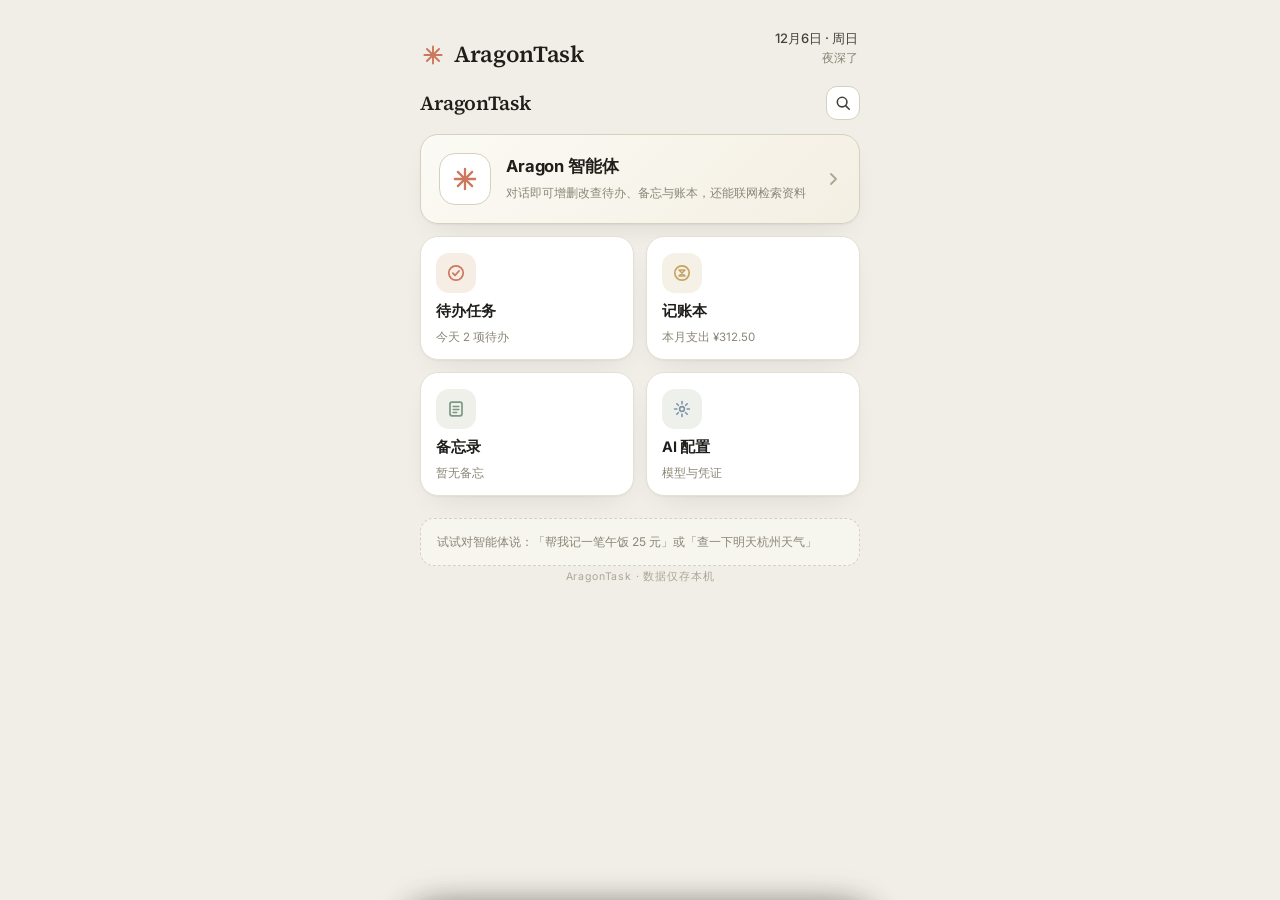
==== commit 28d29a16: "v1.6: five major features F1 stats report: month overview, category share bars, 6-month SVG trend F2" ====
--- a/app/assets/index.html
+++ b/app/assets/index.html
@@ -31,6 +31,12 @@
 
   <!-- ================= HUB ================= -->
   <div id="view-hub">
+    <div class="hub-top">
+      <b class="hub-brand">AragonTask</b>
+      <button class="icon-btn sr-open" id="sr-open" aria-label="搜索">
+        <svg viewBox="0 0 18 18" fill="none"><circle cx="8" cy="8" r="5.4" stroke="currentColor" stroke-width="1.8"/><path d="M12.2 12.2L16 16" stroke="currentColor" stroke-width="1.8" stroke-linecap="round"/></svg>
+      </button>
+    </div>
     <button class="hub-hero card" data-act="view" data-id="agent">
       <div class="hh-ic">
         <svg viewBox="0 0 24 24" aria-hidden="true">
@@ -92,6 +98,12 @@
       <b>待办任务</b>
     </div>
 
+    <div class="qa card">
+      <svg viewBox="0 0 16 16" fill="none" aria-hidden="true"><path d="M8 3v10M3 8h10" stroke="currentColor" stroke-width="1.8" stroke-linecap="round"/></svg>
+      <input id="qa-in" placeholder="快速添加任务，回车保存" maxlength="120" autocomplete="off">
+      <button class="qa-chip" id="qa-today" aria-label="默认记到今天">今天</button>
+    </div>
+
     <section class="hero card">
       <svg class="ring" viewBox="0 0 62 62" aria-hidden="true">
         <circle class="ring-bg" cx="31" cy="31" r="26"/>
@@ -112,6 +124,7 @@
     <div class="empty" id="empty" hidden>
       <h3 id="empty-t">一切安好</h3>
       <p id="empty-p"></p>
+      <button class="empty-cta" id="empty-cta">添加第一个任务</button>
     </div>
 
     <div class="sec sec-btn-wrap">
@@ -138,11 +151,17 @@
         <div class="ht-label" id="m-lb">本月支出</div>
         <div class="mh-num"><span id="m-out">0</span><span class="mh-cur">元</span></div>
         <div class="ht-sub" id="m-sub"></div>
-      </div>
-      <button class="reimb-chip" id="reimb-chip" data-act="mreimb">
-        <span class="rc-l">待报销</span>
-        <span class="rc-v" id="reimb-sum">¥0</span>
-      </button>
+        <div class="bud-mini" id="bud-mini" hidden><div class="bud-fill" id="bud-mini-fill"></div></div>
+      </div>
+      <div class="m-hero-side">
+        <button class="reimb-chip" id="reimb-chip" data-act="mreimb">
+          <span class="rc-l">待报销</span>
+          <span class="rc-v" id="reimb-sum">¥0</span>
+        </button>
+        <button class="stats-btn" id="stats-btn" aria-label="统计与数据">
+          <svg viewBox="0 0 18 18" fill="none"><path d="M3 15V9M9 15V3M15 15v-4" stroke="currentColor" stroke-width="2" stroke-linecap="round"/></svg>
+        </button>
+      </div>
     </section>
 
     <div class="m-nav">
@@ -160,6 +179,7 @@
     <div class="empty" id="m-empty" hidden>
       <h3 id="m-empty-t">还没有账目</h3>
       <p id="m-empty-p">记下第一笔，看看钱都去哪儿了。</p>
+      <button class="empty-cta" id="m-empty-cta">记第一笔</button>
     </div>
 
     <div id="m-groups"></div>
@@ -199,7 +219,7 @@
     <div class="chat-wrap">
       <div class="chat-scroll" id="chat"></div>
       <div class="composer">
-        <input id="chat-in" placeholder="让智能体记事、记账、查资料…" maxlength="500" autocomplete="off">
+        <textarea id="chat-in" placeholder="让智能体记事、记账、查资料…" maxlength="500" rows="1" autocomplete="off"></textarea>
         <button class="send-b" id="chat-send" aria-label="发送">
           <svg viewBox="0 0 20 20" fill="none"><path d="M10 16V4M5 9l5-5 5 5" stroke="currentColor" stroke-width="2.2" stroke-linecap="round" stroke-linejoin="round"/></svg>
         </button>
@@ -230,6 +250,8 @@
   <div class="chips-in" id="ts-cats"></div>
   <div class="lb">日期</div>
   <div class="chips-in" id="ts-dates"></div>
+  <div class="lb" style="margin-top:14px">重复</div>
+  <div class="chips-in" id="ts-repeat"></div>
   <input type="date" id="ts-date-input" class="dpick" tabindex="-1">
   <button class="save" id="ts-save" disabled>保存</button>
   <button class="ghost-del" id="ts-del" hidden>删除此任务</button>
@@ -288,7 +310,12 @@
     <button class="ts-b" data-act="aistyle" data-id="custom">自定义</button>
   </div>
   <input class="f-in" id="ai-url" placeholder="API 地址" autocomplete="off" inputmode="url">
-  <input class="f-in" id="ai-key" type="password" placeholder="API Key（凭证）" autocomplete="off">
+  <div class="key-row">
+    <input class="f-in" id="ai-key" type="password" placeholder="API Key（凭证）" autocomplete="off">
+    <button class="eye" id="ai-eye" aria-label="显示密钥">
+      <svg viewBox="0 0 20 20" fill="none"><path d="M2.5 10S5.8 4.8 10 4.8 17.5 10 17.5 10 14.2 15.2 10 15.2 2.5 10 2.5 10z" stroke="currentColor" stroke-width="1.6" stroke-linejoin="round"/><circle cx="10" cy="10" r="2.4" stroke="currentColor" stroke-width="1.6"/></svg>
+    </button>
+  </div>
   <div class="lb">模型</div>
   <div class="model-row">
     <input class="f-in" id="ai-model" placeholder="模型名" autocomplete="off" style="flex:1">
@@ -317,6 +344,49 @@
   <div class="cs-tip" id="cs-tip">删除分类后，其中的任务会归入「未分类」</div>
 </section>
 
+<!-- stats sheet (F1 report + F5 budget + F2 backup) -->
+<section class="sheet" id="stats-sheet" aria-hidden="true">
+  <div class="grab"></div>
+  <h2 class="sh">统计与数据</h2>
+  <div class="st-month card">
+    <div class="st-mrow">
+      <div class="st-mc"><div class="lb2">支出</div><div class="st-neg" id="st-out">0</div></div>
+      <div class="st-mc"><div class="lb2">收入</div><div class="st-pos" id="st-in">0</div></div>
+      <div class="st-mc"><div class="lb2">结余</div><div class="st-bal" id="st-bal">0</div></div>
+    </div>
+  </div>
+  <div class="lb" style="margin-top:18px">分类占比（本月支出）</div>
+  <div class="st-bars card" id="st-cats"><div class="st-none">暂无支出</div></div>
+  <div class="lb" style="margin-top:18px">近 6 个月支出趋势</div>
+  <div class="st-trend card"><svg id="st-svg" viewBox="0 0 320 90" preserveAspectRatio="none"></svg><div class="st-months" id="st-months"></div></div>
+  <div class="lb" style="margin-top:18px">月度预算</div>
+  <div class="st-budget card">
+    <div class="bud-row">
+      <input class="f-in" id="bud-in" type="text" inputmode="numeric" placeholder="如 3000（留空关闭）">
+      <button class="save" id="bud-save">保存</button>
+    </div>
+    <div class="bud-bar" id="bud-bar" hidden><div class="bud-fill" id="bud-fill"></div></div>
+    <div class="bud-tip" id="bud-tip"></div>
+  </div>
+  <div class="lb" style="margin-top:18px">数据管理</div>
+  <div class="st-data card">
+    <button class="mini-btn" id="exp-btn">导出备份</button>
+    <button class="mini-btn" id="imp-btn">导入恢复</button>
+    <input type="file" id="imp-file" accept="application/json,.json" hidden>
+    <div class="cs-tip">导出包含待办、账目、备忘与分类（不含 AI 密钥）。导入会覆盖当前数据，请先导出留底。</div>
+  </div>
+</section>
+
+<!-- search sheet (F4) -->
+<section class="sheet" id="search-sheet" aria-hidden="true">
+  <div class="grab"></div>
+  <div class="sr-bar">
+    <svg viewBox="0 0 18 18" fill="none" aria-hidden="true"><circle cx="8" cy="8" r="5.4" stroke="currentColor" stroke-width="1.8"/><path d="M12.2 12.2L16 16" stroke="currentColor" stroke-width="1.8" stroke-linecap="round"/></svg>
+    <input id="sr-in" placeholder="搜索待办、备忘、账目…" autocomplete="off">
+  </div>
+  <div class="sr-res" id="sr-res"><div class="st-none">输入关键词试试</div></div>
+</section>
+
 <div class="toast" id="toast"><span id="toast-msg"></span><button id="toast-un" hidden>撤销</button></div>
 
 <script src="./app.js"></script>
--- a/app/assets/app.css
+++ b/app/assets/app.css
@@ -776,7 +776,7 @@
   align-items: center;
   padding: 12px 0 4px;
 }
-.composer input {
+.composer input, .composer textarea {
   flex: 1;
   min-width: 0;
   border: 1px solid var(--line2);
@@ -787,9 +787,14 @@
   color: var(--ink);
   outline: 0;
   transition: border-color .2s ease;
-}
-.composer input::placeholder { color: var(--mut2); }
-.composer input:focus { border-color: var(--clay); }
+  font-family: inherit;
+  line-height: 1.45;
+  resize: none;
+  overflow-y: auto;
+  max-height: 120px;
+}
+.composer input::placeholder, .composer textarea::placeholder { color: var(--mut2); }
+.composer input:focus, .composer textarea:focus { border-color: var(--clay); }
 .send-b {
   width: 44px;
   height: 44px;
@@ -1043,3 +1048,155 @@
 
 
 
+
+/* ============ v1.5: UX improvements ============ */
+/* R6 quick-add bar */
+.qa {
+  display: flex;
+  align-items: center;
+  gap: 10px;
+  padding: 6px 8px 6px 16px;
+  margin-bottom: 14px;
+}
+.qa svg { width: 15px; height: 15px; color: var(--clay); flex: none; }
+.qa input {
+  flex: 1;
+  min-width: 0;
+  border: 0;
+  background: none;
+  font-size: 14.5px;
+  color: var(--ink);
+  outline: 0;
+  padding: 12px 0;
+  font-family: inherit;
+}
+.qa input::placeholder { color: var(--mut2); }
+.qa-chip {
+  flex: none;
+  border: 1px solid var(--line2);
+  background: var(--card2);
+  color: var(--mut);
+  border-radius: 999px;
+  font-size: 12px;
+  padding: 7px 13px;
+  font-family: inherit;
+  cursor: pointer;
+}
+.qa-chip.sel { background: var(--clay); border-color: var(--clay); color: #fff; }
+
+/* R10 empty-state CTA */
+.empty-cta {
+  margin-top: 14px;
+  border: 0;
+  background: var(--clay);
+  color: #fff;
+  border-radius: 999px;
+  font-size: 13.5px;
+  padding: 11px 22px;
+  font-family: inherit;
+  cursor: pointer;
+}
+.empty-cta:active { transform: scale(.96); }
+
+/* R9 key visibility */
+.key-row { display: flex; gap: 8px; align-items: center; }
+.key-row .f-in { flex: 1; min-width: 0; }
+.eye {
+  flex: none;
+  width: 40px;
+  height: 40px;
+  border: 1px solid var(--line2);
+  background: var(--card2);
+  border-radius: 12px;
+  color: var(--mut);
+  display: flex;
+  align-items: center;
+  justify-content: center;
+  cursor: pointer;
+}
+.eye svg { width: 17px; height: 17px; }
+.eye.on { color: var(--clay); border-color: var(--clay); }
+
+/* R3 larger hit targets (visual size unchanged) */
+.cbx { position: relative; }
+.cbx::after { content: ''; position: absolute; inset: -11px; }
+.act-ed, .act-del { position: relative; }
+.act-ed::after, .act-del::after { content: ''; position: absolute; inset: -9px -13px; }
+
+/* R7 overdue badge on hub card */
+.odv {
+  display: inline-block;
+  background: rgba(191, 68, 55, .12);
+  color: var(--danger);
+  border-radius: 999px;
+  font-size: 11px;
+  padding: 2px 8px;
+  margin-left: 2px;
+  vertical-align: 1px;
+}
+
+/* ============ v1.6: big features styles ============ */
+/* F1 stats */
+.st-mrow { display: flex; }
+.st-mc { flex: 1; text-align: center; }
+.st-mc:first-child { text-align: left; }
+.st-mc:last-child { text-align: right; }
+.lb2 { font-size: 11px; color: var(--mut2); letter-spacing: .04em; margin-bottom: 3px; }
+.st-neg { font-size: 19px; font-weight: 700; color: var(--ink); font-variant-numeric: tabular-nums; }
+.st-pos { font-size: 19px; font-weight: 700; color: var(--green, #6A8E5F); font-variant-numeric: tabular-nums; }
+.st-bal { font-size: 19px; font-weight: 700; color: var(--clay-d); font-variant-numeric: tabular-nums; }
+.st-bars { padding: 14px 16px; }
+.st-brow { display: flex; align-items: center; gap: 10px; margin: 9px 0; }
+.st-bl { width: 52px; flex: none; font-size: 12.5px; color: var(--mut); overflow: hidden; text-overflow: ellipsis; white-space: nowrap; }
+.st-btrack { flex: 1; height: 10px; border-radius: 999px; background: var(--line2, #EDE7DA); overflow: hidden; }
+.st-bfill { height: 100%; border-radius: 999px; min-width: 6px; }
+.st-bv { width: 62px; flex: none; text-align: right; font-size: 12.5px; font-variant-numeric: tabular-nums; color: var(--ink); }
+.st-trend { padding: 14px 16px 8px; }
+.st-trend svg { width: 100%; height: 90px; display: block; }
+.st-months { display: flex; justify-content: space-between; margin-top: 6px; }
+.st-months span { font-size: 10.5px; color: var(--mut2); width: 40px; text-align: center; }
+.st-none { padding: 18px 0; text-align: center; font-size: 13px; color: var(--mut2); }
+.st-budget { padding: 14px 16px; }
+.bud-row { display: flex; gap: 10px; }
+.bud-row .f-in { flex: 1; min-width: 0; }
+.bud-bar { height: 10px; border-radius: 999px; background: var(--line2, #EDE7DA); overflow: hidden; margin-top: 12px; }
+.bud-fill { height: 100%; background: var(--green, #6A8E5F); border-radius: 999px; transition: width .35s ease; }
+.bud-fill.warn { background: #C69A4D; }
+.bud-fill.over { background: var(--danger); }
+.bud-tip { margin-top: 8px; font-size: 12px; color: var(--mut); }
+.st-data { padding: 14px 16px; display: flex; gap: 10px; flex-wrap: wrap; align-items: center; }
+.st-data .cs-tip { flex-basis: 100%; margin-top: 4px; }
+
+/* money hero: budget mini bar + stats btn */
+.m-hero-side { display: flex; flex-direction: column; gap: 10px; align-items: flex-end; }
+.bud-mini { height: 6px; width: 100%; border-radius: 999px; background: var(--line2, #EDE7DA); overflow: hidden; margin-top: 10px; }
+.bud-mini .bud-fill { background: var(--green, #6A8E5F); }
+.bud-mini .bud-fill.warn { background: #C69A4D; }
+.bud-mini .bud-fill.over { background: var(--danger); }
+.stats-btn {
+  width: 40px; height: 40px; border: 1px solid var(--line2); background: var(--card2, #FBF7EE);
+  border-radius: 12px; color: var(--clay-d); display: flex; align-items: center; justify-content: center; cursor: pointer;
+}
+.stats-btn svg { width: 17px; height: 17px; }
+
+/* F4 search */
+.hub-top { display: flex; align-items: center; justify-content: space-between; margin-bottom: 14px; }
+.hub-brand { font-size: 20px; letter-spacing: -.02em; font-family: 'Source Serif 4', Georgia, serif; }
+.sr-bar { display: flex; align-items: center; gap: 10px; border: 1px solid var(--line2); background: var(--card2, #FBF7EE); border-radius: 14px; padding: 4px 14px; }
+.sr-bar svg { width: 16px; height: 16px; color: var(--mut2); flex: none; }
+.sr-bar input { flex: 1; min-width: 0; border: 0; background: none; padding: 12px 0; font-size: 15px; color: var(--ink); outline: 0; font-family: inherit; }
+.sr-bar input::placeholder { color: var(--mut2); }
+.sr-res { margin-top: 14px; max-height: 56vh; overflow-y: auto; }
+.sr-item {
+  display: flex; align-items: center; gap: 10px; width: 100%; text-align: left;
+  border: 0; background: none; padding: 13px 6px; font-size: 14px; color: var(--ink);
+  border-bottom: 1px solid var(--line, #F0EADD); cursor: pointer; font-family: inherit;
+}
+.sr-item:active { background: var(--card2, #FBF7EE); }
+
+/* flash highlight for search jump */
+.row.flash { animation: rowflash 1.2s ease; }
+@keyframes rowflash { 0%, 60% { background: rgba(204, 120, 92, .14); } 100% { background: transparent; } }
+
+/* F3 repeat badge */
+.rp { color: var(--clay-d); }
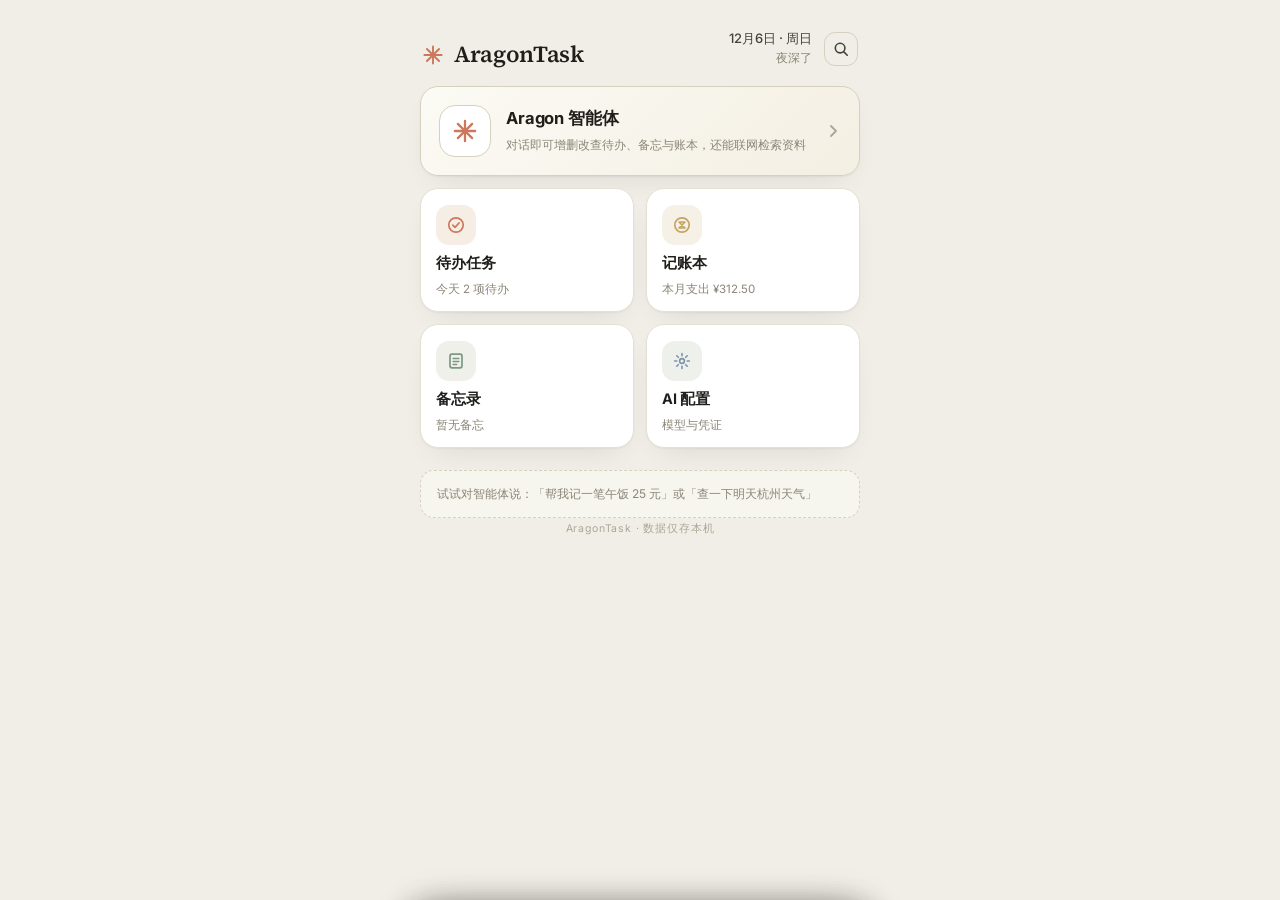
==== commit 4c1e7977: "v1.6.2: fix drawers not closable, remove duplicate hub title, Android back closes sheets - closeShee" ====
--- a/app/assets/index.html
+++ b/app/assets/index.html
@@ -23,20 +23,19 @@
       </svg>
       <span class="wordmark">AragonTask</span>
     </div>
-    <div class="date">
-      <div class="d1" id="hd-date"></div>
-      <div class="d2" id="hd-hi"></div>
+    <div class="head-right">
+      <div class="date">
+        <div class="d1" id="hd-date"></div>
+        <div class="d2" id="hd-hi"></div>
+      </div>
+      <button class="icon-btn sr-open" id="sr-open" aria-label="搜索">
+        <svg viewBox="0 0 18 18" fill="none"><circle cx="8" cy="8" r="5.4" stroke="currentColor" stroke-width="1.8"/><path d="M12.2 12.2L16 16" stroke="currentColor" stroke-width="1.8" stroke-linecap="round"/></svg>
+      </button>
     </div>
   </header>
 
   <!-- ================= HUB ================= -->
   <div id="view-hub">
-    <div class="hub-top">
-      <b class="hub-brand">AragonTask</b>
-      <button class="icon-btn sr-open" id="sr-open" aria-label="搜索">
-        <svg viewBox="0 0 18 18" fill="none"><circle cx="8" cy="8" r="5.4" stroke="currentColor" stroke-width="1.8"/><path d="M12.2 12.2L16 16" stroke="currentColor" stroke-width="1.8" stroke-linecap="round"/></svg>
-      </button>
-    </div>
     <button class="hub-hero card" data-act="view" data-id="agent">
       <div class="hh-ic">
         <svg viewBox="0 0 24 24" aria-hidden="true">
--- a/app/assets/app.css
+++ b/app/assets/app.css
@@ -1180,8 +1180,8 @@
 .stats-btn svg { width: 17px; height: 17px; }
 
 /* F4 search */
-.hub-top { display: flex; align-items: center; justify-content: space-between; margin-bottom: 14px; }
-.hub-brand { font-size: 20px; letter-spacing: -.02em; font-family: 'Source Serif 4', Georgia, serif; }
+.head-right { display: flex; align-items: flex-end; gap: 12px; }
+.head-right .icon-btn { background: none; }
 .sr-bar { display: flex; align-items: center; gap: 10px; border: 1px solid var(--line2); background: var(--card2, #FBF7EE); border-radius: 14px; padding: 4px 14px; }
 .sr-bar svg { width: 16px; height: 16px; color: var(--mut2); flex: none; }
 .sr-bar input { flex: 1; min-width: 0; border: 0; background: none; padding: 12px 0; font-size: 15px; color: var(--ink); outline: 0; font-family: inherit; }
@@ -1200,3 +1200,10 @@
 
 /* F3 repeat badge */
 .rp { color: var(--clay-d); }
+
+/* two-step import confirm */
+.mini-btn.danger { background: var(--danger); color: #fff; }
+
+/* sheet grab handle: visible close affordance, generous hit area */
+.grab { cursor: pointer; position: relative; }
+.grab::after { content: ''; position: absolute; inset: -10px -40px; }
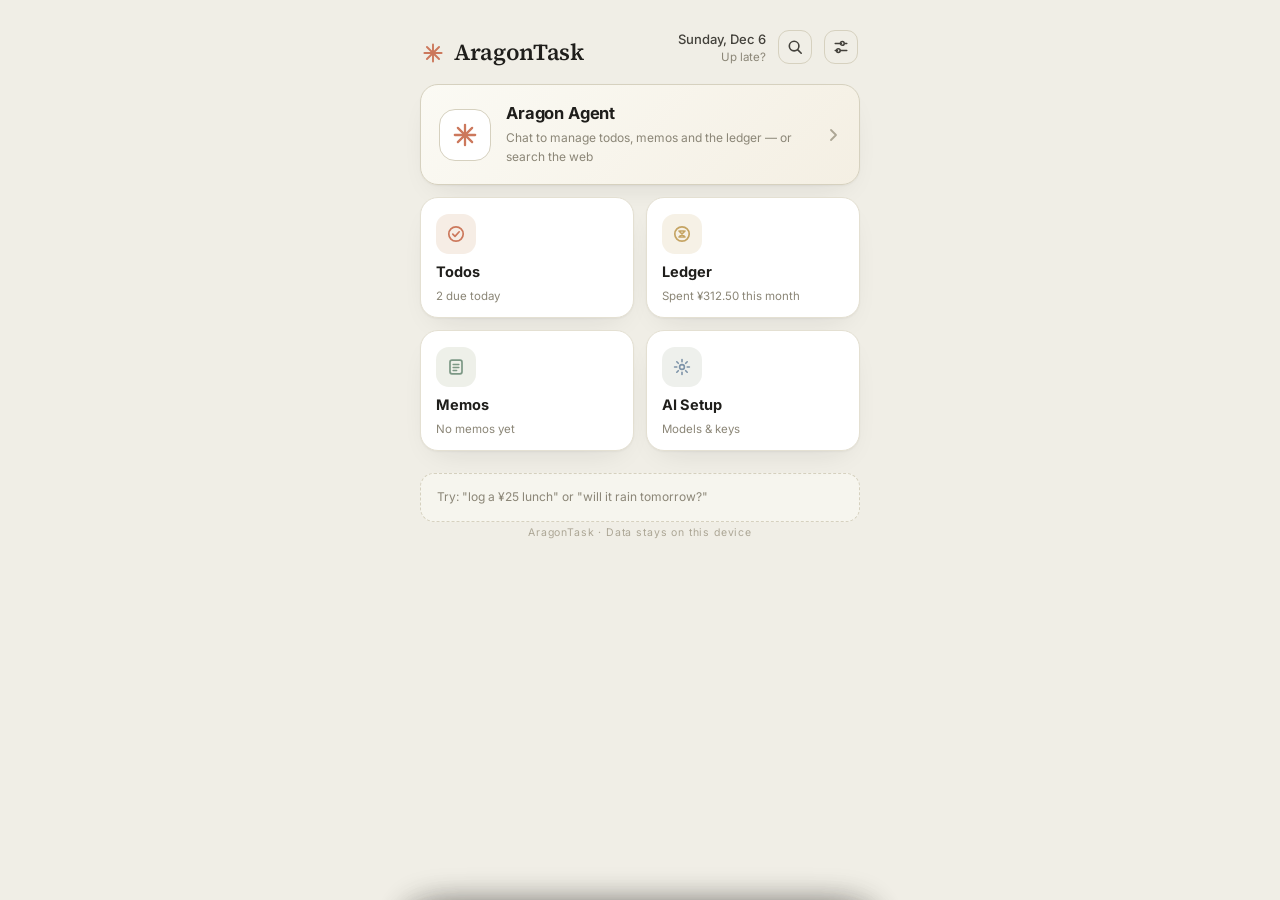
==== commit 027a6c31: "i18n: default English UI with in-app Simplified Chinese switch" ====
--- a/app/assets/index.html
+++ b/app/assets/index.html
@@ -1,5 +1,5 @@
 <!doctype html>
-<html lang="zh-CN">
+<html lang="en">
 <head>
 <meta charset="utf-8">
 <meta name="viewport" content="width=device-width,initial-scale=1,maximum-scale=1,user-scalable=no,viewport-fit=cover">
@@ -28,8 +28,11 @@
         <div class="d1" id="hd-date"></div>
         <div class="d2" id="hd-hi"></div>
       </div>
-      <button class="icon-btn sr-open" id="sr-open" aria-label="搜索">
+      <button class="icon-btn sr-open" id="sr-open" aria-label="Search" data-i18n-al="search_aria">
         <svg viewBox="0 0 18 18" fill="none"><circle cx="8" cy="8" r="5.4" stroke="currentColor" stroke-width="1.8"/><path d="M12.2 12.2L16 16" stroke="currentColor" stroke-width="1.8" stroke-linecap="round"/></svg>
+      </button>
+      <button class="icon-btn" id="set-open" aria-label="Settings" data-i18n-al="set_aria" data-act="setopen">
+        <svg viewBox="0 0 18 18" fill="none"><path d="M2.5 5h7M13.5 5h2M2.5 13h2.5M8.5 13h7" stroke="currentColor" stroke-width="1.7" stroke-linecap="round"/><circle cx="10.5" cy="5" r="2.1" stroke="currentColor" stroke-width="1.7"/><circle cx="6" cy="13" r="2.1" stroke="currentColor" stroke-width="1.7"/></svg>
       </button>
     </div>
   </header>
@@ -48,8 +51,8 @@
         </svg>
       </div>
       <div class="hh-t">
-        <b>Aragon 智能体</b>
-        <p>对话即可增删改查待办、备忘与账本，还能联网检索资料</p>
+        <b data-i18n="hub_agent_t">Aragon Agent</b>
+        <p data-i18n="hub_agent_p">Chat to manage todos, memos and the ledger — or search the web</p>
       </div>
       <svg class="hh-go" viewBox="0 0 16 16" fill="none"><path d="M6 3l5 5-5 5" stroke="currentColor" stroke-width="1.8" stroke-linecap="round" stroke-linejoin="round"/></svg>
     </button>
@@ -59,48 +62,48 @@
         <div class="hc-ic" style="--c:#CC785C">
           <svg viewBox="0 0 20 20" fill="none"><circle cx="10" cy="10" r="7.2" stroke="currentColor" stroke-width="1.7"/><path d="M6.8 10.2l2.2 2.2 4.2-4.6" stroke="currentColor" stroke-width="1.7" stroke-linecap="round" stroke-linejoin="round"/></svg>
         </div>
-        <b>待办任务</b>
+        <b data-i18n="nav_todo">Todos</b>
         <span id="hub-todo">…</span>
       </button>
       <button class="hub-c card" data-act="view" data-id="money">
         <div class="hc-ic" style="--c:#C5A463">
           <svg viewBox="0 0 20 20" fill="none"><circle cx="10" cy="10" r="7.2" stroke="currentColor" stroke-width="1.7"/><path d="M7 7l6 6M13 7l-6 6M8 7h4M8 13h4" stroke="currentColor" stroke-width="1.6" stroke-linecap="round"/></svg>
         </div>
-        <b>记账本</b>
+        <b data-i18n="nav_money">Ledger</b>
         <span id="hub-money">…</span>
       </button>
       <button class="hub-c card" data-act="view" data-id="memo">
         <div class="hc-ic" style="--c:#7C9885">
           <svg viewBox="0 0 20 20" fill="none"><rect x="4" y="3.2" width="12" height="13.6" rx="2" stroke="currentColor" stroke-width="1.7"/><path d="M7.2 7.5h5.6M7.2 10.5h5.6M7.2 13.5h3.4" stroke="currentColor" stroke-width="1.6" stroke-linecap="round"/></svg>
         </div>
-        <b>备忘录</b>
+        <b data-i18n="nav_memo">Memos</b>
         <span id="hub-memo">…</span>
       </button>
       <button class="hub-c card" data-act="view" data-id="agent2">
         <div class="hc-ic" style="--c:#7D93A8">
           <svg viewBox="0 0 20 20" fill="none"><circle cx="10" cy="10" r="2.4" stroke="currentColor" stroke-width="1.6"/><path d="M10 2.6v2.2M10 15.2v2.2M2.6 10h2.2M15.2 10h2.2M4.8 4.8l1.5 1.5M13.7 13.7l1.5 1.5M15.2 4.8l-1.5 1.5M6.3 13.7l-1.5 1.5" stroke="currentColor" stroke-width="1.6" stroke-linecap="round"/></svg>
         </div>
-        <b>AI 配置</b>
-        <span>模型与凭证</span>
-      </button>
-    </div>
-
-    <div class="hub-foot">试试对智能体说：「帮我记一笔午饭 25 元」或「查一下明天杭州天气」</div>
+        <b data-i18n="nav_aicfg">AI Setup</b>
+        <span data-i18n="hub_aicfg_sub">Models &amp; keys</span>
+      </button>
+    </div>
+
+    <div class="hub-foot" data-i18n="hub_foot">Try: "log a ¥25 lunch" or "will it rain tomorrow?"</div>
   </div>
 
   <!-- ================= TODO VIEW ================= -->
   <div id="view-todo" hidden>
     <div class="view-head">
-      <button class="icon-btn back" data-act="home" aria-label="返回">
+      <button class="icon-btn back" data-act="home" aria-label="Back" data-i18n-al="back_aria">
         <svg viewBox="0 0 16 16" fill="none"><path d="M10 3L5 8l5 5" stroke="currentColor" stroke-width="1.8" stroke-linecap="round" stroke-linejoin="round"/></svg>
       </button>
-      <b>待办任务</b>
+      <b data-i18n="nav_todo">Todos</b>
     </div>
 
     <div class="qa card">
       <svg viewBox="0 0 16 16" fill="none" aria-hidden="true"><path d="M8 3v10M3 8h10" stroke="currentColor" stroke-width="1.8" stroke-linecap="round"/></svg>
-      <input id="qa-in" placeholder="快速添加任务，回车保存" maxlength="120" autocomplete="off">
-      <button class="qa-chip" id="qa-today" aria-label="默认记到今天">今天</button>
+      <input id="qa-in" placeholder="Add a task, press Enter to save" data-i18n-ph="qa_ph" maxlength="120" autocomplete="off">
+      <button class="qa-chip" id="qa-today" aria-label="Due today by default" data-i18n-al="qa_today_aria" data-i18n="qa_today">Today</button>
     </div>
 
     <section class="hero card">
@@ -109,7 +112,7 @@
         <circle class="ring-fg" cx="31" cy="31" r="26" id="ring"/>
       </svg>
       <div class="hero-t">
-        <div class="ht-label">今日进度</div>
+        <div class="ht-label" data-i18n="hero_label">Today's progress</div>
         <div class="ht-num"><span id="hero-done">0</span><span class="ht-sep"> / </span><span id="hero-all">0</span></div>
         <div class="ht-sub" id="hero-sub"></div>
       </div>
@@ -117,18 +120,18 @@
 
     <nav class="chips" id="chips"></nav>
 
-    <div class="sec"><span>待办</span><span class="cnt" id="todo-cnt"></span><i class="ln"></i></div>
+    <div class="sec"><span data-i18n="sec_todo">Todos</span><span class="cnt" id="todo-cnt"></span><i class="ln"></i></div>
     <div class="list card" id="list"></div>
 
     <div class="empty" id="empty" hidden>
-      <h3 id="empty-t">一切安好</h3>
+      <h3 id="empty-t" data-i18n="empty_ok">All clear</h3>
       <p id="empty-p"></p>
-      <button class="empty-cta" id="empty-cta">添加第一个任务</button>
+      <button class="empty-cta" id="empty-cta" data-i18n="empty_cta">Add your first task</button>
     </div>
 
     <div class="sec sec-btn-wrap">
       <button class="sec-btn" id="done-toggle">
-        <span>已完成</span><span class="cnt" id="done-cnt"></span>
+        <span data-i18n="done_sec">Completed</span><span class="cnt" id="done-cnt"></span>
         <svg viewBox="0 0 16 16" fill="none"><path d="M4 6l4 4 4-4" stroke="currentColor" stroke-width="1.8" stroke-linecap="round" stroke-linejoin="round"/></svg>
       </button>
       <i class="ln"></i>
@@ -139,36 +142,36 @@
   <!-- ================= MONEY VIEW ================= -->
   <div id="view-money" hidden>
     <div class="view-head">
-      <button class="icon-btn back" data-act="home" aria-label="返回">
+      <button class="icon-btn back" data-act="home" aria-label="Back" data-i18n-al="back_aria">
         <svg viewBox="0 0 16 16" fill="none"><path d="M10 3L5 8l5 5" stroke="currentColor" stroke-width="1.8" stroke-linecap="round" stroke-linejoin="round"/></svg>
       </button>
-      <b>记账本</b>
+      <b data-i18n="nav_money">Ledger</b>
     </div>
 
     <section class="hero card m-hero">
       <div class="mh-main">
-        <div class="ht-label" id="m-lb">本月支出</div>
-        <div class="mh-num"><span id="m-out">0</span><span class="mh-cur">元</span></div>
+        <div class="ht-label" id="m-lb">Spent this month</div>
+        <div class="mh-num"><span id="m-out">0</span><span class="mh-cur" data-i18n="cur_unit">CNY</span></div>
         <div class="ht-sub" id="m-sub"></div>
         <div class="bud-mini" id="bud-mini" hidden><div class="bud-fill" id="bud-mini-fill"></div></div>
       </div>
       <div class="m-hero-side">
         <button class="reimb-chip" id="reimb-chip" data-act="mreimb">
-          <span class="rc-l">待报销</span>
+          <span class="rc-l" data-i18n="reimb_lb">To reimburse</span>
           <span class="rc-v" id="reimb-sum">¥0</span>
         </button>
-        <button class="stats-btn" id="stats-btn" aria-label="统计与数据">
+        <button class="stats-btn" id="stats-btn" aria-label="Stats &amp; data" data-i18n-al="stats_aria">
           <svg viewBox="0 0 18 18" fill="none"><path d="M3 15V9M9 15V3M15 15v-4" stroke="currentColor" stroke-width="2" stroke-linecap="round"/></svg>
         </button>
       </div>
     </section>
 
     <div class="m-nav">
-      <button id="m-prev" data-act="mprev" aria-label="上月">
+      <button id="m-prev" data-act="mprev" aria-label="Previous month" data-i18n-al="prev_m_aria">
         <svg viewBox="0 0 16 16" fill="none"><path d="M10 3L5 8l5 5" stroke="currentColor" stroke-width="1.8" stroke-linecap="round" stroke-linejoin="round"/></svg>
       </button>
       <div class="m-month" id="m-month"></div>
-      <button id="m-next" data-act="mnext" aria-label="下月">
+      <button id="m-next" data-act="mnext" aria-label="Next month" data-i18n-al="next_m_aria">
         <svg viewBox="0 0 16 16" fill="none"><path d="M6 3l5 5-5 5" stroke="currentColor" stroke-width="1.8" stroke-linecap="round" stroke-linejoin="round"/></svg>
       </button>
     </div>
@@ -176,9 +179,9 @@
     <nav class="chips" id="m-chips"></nav>
 
     <div class="empty" id="m-empty" hidden>
-      <h3 id="m-empty-t">还没有账目</h3>
-      <p id="m-empty-p">记下第一笔，看看钱都去哪儿了。</p>
-      <button class="empty-cta" id="m-empty-cta">记第一笔</button>
+      <h3 id="m-empty-t" data-i18n="m_empty">No records yet</h3>
+      <p id="m-empty-p" data-i18n="m_empty_p">Log the first one and see where the money goes.</p>
+      <button class="empty-cta" id="m-empty-cta" data-i18n="m_empty_cta">Add first record</button>
     </div>
 
     <div id="m-groups"></div>
@@ -187,11 +190,11 @@
   <!-- ================= MEMO VIEW ================= -->
   <div id="view-memo" hidden>
     <div class="view-head">
-      <button class="icon-btn back" data-act="home" aria-label="返回">
+      <button class="icon-btn back" data-act="home" aria-label="Back" data-i18n-al="back_aria">
         <svg viewBox="0 0 16 16" fill="none"><path d="M10 3L5 8l5 5" stroke="currentColor" stroke-width="1.8" stroke-linecap="round" stroke-linejoin="round"/></svg>
       </button>
-      <b>备忘录</b>
-      <button class="icon-btn mh-add" data-act="madd" aria-label="手动添加" style="margin-left:auto">
+      <b data-i18n="nav_memo">Memos</b>
+      <button class="icon-btn mh-add" data-act="madd" aria-label="Add manually" data-i18n-al="mm_add_aria" style="margin-left:auto">
         <svg viewBox="0 0 16 16" fill="none"><path d="M8 3.5v9M3.5 8h9" stroke="currentColor" stroke-width="1.8" stroke-linecap="round"/></svg>
       </button>
     </div>
@@ -201,15 +204,15 @@
   <!-- ================= AGENT VIEW ================= -->
   <div id="view-agent" hidden>
     <div class="view-head">
-      <button class="icon-btn back" data-act="home" aria-label="返回">
+      <button class="icon-btn back" data-act="home" aria-label="Back" data-i18n-al="back_aria">
         <svg viewBox="0 0 16 16" fill="none"><path d="M10 3L5 8l5 5" stroke="currentColor" stroke-width="1.8" stroke-linecap="round" stroke-linejoin="round"/></svg>
       </button>
-      <b>Aragon 智能体</b>
+      <b data-i18n="ag_title">Aragon Agent</b>
       <div class="mt-acts" style="margin-left:auto">
-        <button class="icon-btn" data-act="aicfg" aria-label="AI 配置">
+        <button class="icon-btn" data-act="aicfg" aria-label="AI setup" data-i18n-al="ag_cfg_aria">
           <svg viewBox="0 0 16 16" fill="none"><circle cx="8" cy="8" r="2.2" stroke="currentColor" stroke-width="1.5"/><path d="M8 1.8v1.7M8 12.5v1.7M1.8 8h1.7M12.5 8h1.7M3.6 3.6l1.2 1.2M11.2 11.2l1.2 1.2M12.4 3.6l-1.2 1.2M4.8 11.2l-1.2 1.2" stroke="currentColor" stroke-width="1.5" stroke-linecap="round"/></svg>
         </button>
-        <button class="icon-btn" data-act="clearchat" aria-label="清空对话">
+        <button class="icon-btn" data-act="clearchat" aria-label="Clear chat" data-i18n-al="ag_clear_aria">
           <svg viewBox="0 0 16 16" fill="none"><path d="M3 4.5h10M6.5 4.5V3h3v1.5M4.5 4.5l.7 8.5h5.6l.7-8.5" stroke="currentColor" stroke-width="1.5" stroke-linecap="round" stroke-linejoin="round"/></svg>
         </button>
       </div>
@@ -218,8 +221,8 @@
     <div class="chat-wrap">
       <div class="chat-scroll" id="chat"></div>
       <div class="composer">
-        <textarea id="chat-in" placeholder="让智能体记事、记账、查资料…" maxlength="500" rows="1" autocomplete="off"></textarea>
-        <button class="send-b" id="chat-send" aria-label="发送">
+        <textarea id="chat-in" placeholder="Ask the agent to take notes, log spending, look things up…" data-i18n-ph="ag_ph" maxlength="500" rows="1" autocomplete="off"></textarea>
+        <button class="send-b" id="chat-send" aria-label="Send" data-i18n-al="ag_send_aria">
           <svg viewBox="0 0 20 20" fill="none"><path d="M10 16V4M5 9l5-5 5 5" stroke="currentColor" stroke-width="2.2" stroke-linecap="round" stroke-linejoin="round"/></svg>
         </button>
       </div>
@@ -227,13 +230,13 @@
   </div>
 
   <div class="spacer" id="spacer"></div>
-  <footer>AragonTask · 数据仅存本机</footer>
-
-  <button class="fab" id="fab" aria-label="新增">
+  <footer>AragonTask · <span data-i18n="app_foot">Data stays on this device</span></footer>
+
+  <button class="fab" id="fab" aria-label="Add" data-i18n-al="fab_aria">
     <svg viewBox="0 0 24 24" fill="none" aria-hidden="true">
       <path d="M12 5v14M5 12h14" stroke="currentColor" stroke-width="2.2" stroke-linecap="round"/>
     </svg>
-    <span id="fab-t">新任务</span>
+    <span id="fab-t">New task</span>
   </button>
 </div>
 
@@ -242,137 +245,137 @@
 <!-- task sheet -->
 <section class="sheet" id="task-sheet" aria-hidden="true">
   <div class="grab"></div>
-  <h2 class="sh" id="ts-h">新任务</h2>
-  <input class="t-title" id="ts-title" placeholder="想做点什么？" maxlength="60" autocomplete="off">
-  <textarea class="t-note" id="ts-note" rows="2" placeholder="备注，可选"></textarea>
-  <div class="lb">分类</div>
+  <h2 class="sh" id="ts-h">New task</h2>
+  <input class="t-title" id="ts-title" placeholder="What needs doing?" data-i18n-ph="ts_title_ph" maxlength="60" autocomplete="off">
+  <textarea class="t-note" id="ts-note" rows="2" placeholder="Note, optional" data-i18n-ph="ts_note_ph"></textarea>
+  <div class="lb" data-i18n="lb_cat">Category</div>
   <div class="chips-in" id="ts-cats"></div>
-  <div class="lb">日期</div>
+  <div class="lb" data-i18n="lb_date">Date</div>
   <div class="chips-in" id="ts-dates"></div>
-  <div class="lb" style="margin-top:14px">重复</div>
+  <div class="lb" style="margin-top:14px" data-i18n="lb_repeat">Repeat</div>
   <div class="chips-in" id="ts-repeat"></div>
   <input type="date" id="ts-date-input" class="dpick" tabindex="-1">
-  <button class="save" id="ts-save" disabled>保存</button>
-  <button class="ghost-del" id="ts-del" hidden>删除此任务</button>
+  <button class="save" id="ts-save" disabled data-i18n="save">Save</button>
+  <button class="ghost-del" id="ts-del" hidden data-i18n="ts_del">Delete this task</button>
 </section>
 
 <!-- record sheet -->
 <section class="sheet" id="rec-sheet" aria-hidden="true">
   <div class="grab"></div>
-  <h2 class="sh" id="rs-h">记一笔</h2>
+  <h2 class="sh" id="rs-h">Add record</h2>
   <div class="type-seg" id="rs-type">
-    <button class="ts-b on" data-act="rtype" data-id="out">支出</button>
-    <button class="ts-b" data-act="rtype" data-id="in">收入</button>
+    <button class="ts-b on" data-act="rtype" data-id="out" data-i18n="rt_out">Expense</button>
+    <button class="ts-b" data-act="rtype" data-id="in" data-i18n="rt_in">Income</button>
   </div>
   <div class="amt-row">
     <span class="amt-cur">¥</span>
     <input id="rs-amt" inputmode="decimal" placeholder="0.00" maxlength="12" autocomplete="off">
   </div>
-  <input class="t-title" id="rs-title" placeholder="买什么了？可选" maxlength="30" autocomplete="off">
+  <input class="t-title" id="rs-title" placeholder="What was it? Optional" data-i18n-ph="rs_title_ph" maxlength="30" autocomplete="off">
   <div id="rs-catwrap">
-    <div class="lb">分类</div>
+    <div class="lb" data-i18n="lb_cat">Category</div>
     <div class="chips-in" id="rs-cats"></div>
   </div>
-  <div class="lb">日期</div>
+  <div class="lb" data-i18n="lb_date">Date</div>
   <div class="chips-in" id="rs-dates"></div>
   <div class="chips-in" style="margin-top:2px">
     <input type="date" id="rs-date-input" class="dpick" tabindex="-1">
   </div>
   <label class="sw-row" id="rs-reimbrow">
-    <span>这笔需要报销</span>
+    <span data-i18n="rs_reimb_lb">This one needs reimbursement</span>
     <input type="checkbox" id="rs-reimb"><i class="tgl"></i>
   </label>
-  <button class="save" id="rs-save" disabled>保存</button>
-  <button class="ghost-del" id="rs-del" hidden>删除此记录</button>
+  <button class="save" id="rs-save" disabled data-i18n="save">Save</button>
+  <button class="ghost-del" id="rs-del" hidden data-i18n="rs_del">Delete this record</button>
 </section>
 
 <!-- manual memo sheet -->
 <section class="sheet" id="mm-sheet" aria-hidden="true">
   <div class="grab"></div>
-  <h2 class="sh">记一条备忘</h2>
-  <input class="t-title" id="mm-title" placeholder="备忘标题" maxlength="40" autocomplete="off">
-  <textarea class="t-note" id="mm-note" rows="2" placeholder="补充内容，可选"></textarea>
-  <input class="f-in" id="mm-cat" placeholder="分类，留空为未分类" maxlength="8" autocomplete="off">
-  <button class="save" id="mm-save" disabled>保存</button>
+  <h2 class="sh" data-i18n="mm_new">New memo</h2>
+  <input class="t-title" id="mm-title" placeholder="Memo title" data-i18n-ph="mm_title_ph" maxlength="40" autocomplete="off">
+  <textarea class="t-note" id="mm-note" rows="2" placeholder="Details, optional" data-i18n-ph="mm_note_ph"></textarea>
+  <input class="f-in" id="mm-cat" placeholder="Category, blank = uncategorized" data-i18n-ph="mm_cat_ph" maxlength="8" autocomplete="off">
+  <button class="save" id="mm-save" disabled data-i18n="save">Save</button>
 </section>
 
 <!-- AI config sheet -->
 <section class="sheet" id="ai-sheet" aria-hidden="true">
   <div class="grab"></div>
-  <h2 class="sh">AI 配置</h2>
+  <h2 class="sh" data-i18n="ai_title">AI Setup</h2>
   <div class="cat-list" id="ai-list"></div>
-  <div class="lb" id="ai-lb">新增配置</div>
-  <input class="f-in" id="ai-name" placeholder="配置名称，如 我的 OpenAI" maxlength="20" autocomplete="off">
+  <div class="lb" id="ai-lb">New profile</div>
+  <input class="f-in" id="ai-name" placeholder="Profile name, e.g. My OpenAI" data-i18n-ph="ai_name_ph" maxlength="20" autocomplete="off">
   <div class="type-seg" id="ai-style" style="margin-top:12px">
     <button class="ts-b on" data-act="aistyle" data-id="openai">OpenAI</button>
     <button class="ts-b" data-act="aistyle" data-id="anthropic">Anthropic</button>
-    <button class="ts-b" data-act="aistyle" data-id="custom">自定义</button>
-  </div>
-  <input class="f-in" id="ai-url" placeholder="API 地址" autocomplete="off" inputmode="url">
+    <button class="ts-b" data-act="aistyle" data-id="custom" data-i18n="ai_custom">Custom</button>
+  </div>
+  <input class="f-in" id="ai-url" placeholder="API URL" data-i18n-ph="ai_url_ph" autocomplete="off" inputmode="url">
   <div class="key-row">
-    <input class="f-in" id="ai-key" type="password" placeholder="API Key（凭证）" autocomplete="off">
-    <button class="eye" id="ai-eye" aria-label="显示密钥">
+    <input class="f-in" id="ai-key" type="password" placeholder="API key" data-i18n-ph="ai_key_ph" autocomplete="off">
+    <button class="eye" id="ai-eye" aria-label="Show key" data-i18n-al="ai_show_key">
       <svg viewBox="0 0 20 20" fill="none"><path d="M2.5 10S5.8 4.8 10 4.8 17.5 10 17.5 10 14.2 15.2 10 15.2 2.5 10 2.5 10z" stroke="currentColor" stroke-width="1.6" stroke-linejoin="round"/><circle cx="10" cy="10" r="2.4" stroke="currentColor" stroke-width="1.6"/></svg>
     </button>
   </div>
-  <div class="lb">模型</div>
+  <div class="lb" data-i18n="lb_model">Model</div>
   <div class="model-row">
-    <input class="f-in" id="ai-model" placeholder="模型名" autocomplete="off" style="flex:1">
-    <button class="mini-btn" data-act="aifetch">获取列表</button>
+    <input class="f-in" id="ai-model" placeholder="Model name" data-i18n-ph="ai_model_ph" autocomplete="off" style="flex:1">
+    <button class="mini-btn" data-act="aifetch" data-i18n="ai_fetch">Fetch list</button>
   </div>
   <div class="chips-in" id="ai-models"></div>
-  <input class="f-in" id="ai-headers" placeholder='额外请求头 JSON，可选' autocomplete="off">
-  <button class="save" id="ai-save" disabled>保存配置</button>
+  <input class="f-in" id="ai-headers" placeholder="Extra headers JSON, optional" data-i18n-ph="ai_headers_ph" autocomplete="off">
+  <button class="save" id="ai-save" disabled data-i18n="ai_save_new">Save profile</button>
   <div class="ai-acts">
-    <button class="ghost-def" id="ai-def" hidden>设为默认</button>
-    <button class="ghost-del" id="ai-del" hidden style="width:100%">删除此配置</button>
-  </div>
-  <div class="cs-tip">配置保存在本机，仅在请求你填写的地址时使用。</div>
+    <button class="ghost-def" id="ai-def" hidden data-i18n="ai_def">Set as default</button>
+    <button class="ghost-del" id="ai-del" hidden style="width:100%" data-i18n="ai_del">Delete this profile</button>
+  </div>
+  <div class="cs-tip" data-i18n="ai_tip">Profiles stay on this device and are only used for the URL you enter.</div>
 </section>
 
 <!-- category sheet -->
 <section class="sheet" id="cat-sheet" aria-hidden="true">
   <div class="grab"></div>
-  <h2 class="sh">分类管理</h2>
+  <h2 class="sh" data-i18n="cs_title">Manage categories</h2>
   <div class="cat-list" id="cs-list"></div>
-  <div class="lb" id="cs-lb">新建分类</div>
-  <input class="cs-name" id="cs-name" placeholder="分类名称" maxlength="8" autocomplete="off">
+  <div class="lb" id="cs-lb">New category</div>
+  <input class="cs-name" id="cs-name" placeholder="Category name" data-i18n-ph="cs_name_ph" maxlength="8" autocomplete="off">
   <div class="swatches" id="cs-swatches"></div>
-  <button class="save" id="cs-save" disabled>添加</button>
-  <button class="ghost-del" id="cs-del" hidden>删除此分类</button>
-  <div class="cs-tip" id="cs-tip">删除分类后，其中的任务会归入「未分类」</div>
+  <button class="save" id="cs-save" disabled data-i18n="cs_add">Add</button>
+  <button class="ghost-del" id="cs-del" hidden data-i18n="cs_del">Delete this category</button>
+  <div class="cs-tip" id="cs-tip" data-i18n="cs_tip">Tasks in a deleted category become uncategorized.</div>
 </section>
 
 <!-- stats sheet (F1 report + F5 budget + F2 backup) -->
 <section class="sheet" id="stats-sheet" aria-hidden="true">
   <div class="grab"></div>
-  <h2 class="sh">统计与数据</h2>
+  <h2 class="sh" data-i18n="st_title">Stats &amp; data</h2>
   <div class="st-month card">
     <div class="st-mrow">
-      <div class="st-mc"><div class="lb2">支出</div><div class="st-neg" id="st-out">0</div></div>
-      <div class="st-mc"><div class="lb2">收入</div><div class="st-pos" id="st-in">0</div></div>
-      <div class="st-mc"><div class="lb2">结余</div><div class="st-bal" id="st-bal">0</div></div>
-    </div>
-  </div>
-  <div class="lb" style="margin-top:18px">分类占比（本月支出）</div>
-  <div class="st-bars card" id="st-cats"><div class="st-none">暂无支出</div></div>
-  <div class="lb" style="margin-top:18px">近 6 个月支出趋势</div>
+      <div class="st-mc"><div class="lb2" data-i18n="st_out">Expenses</div><div class="st-neg" id="st-out">0</div></div>
+      <div class="st-mc"><div class="lb2" data-i18n="st_in">Income</div><div class="st-pos" id="st-in">0</div></div>
+      <div class="st-mc"><div class="lb2" data-i18n="st_bal">Balance</div><div class="st-bal" id="st-bal">0</div></div>
+    </div>
+  </div>
+  <div class="lb" style="margin-top:18px">Category share (this month)</div>
+  <div class="st-bars card" id="st-cats"><div class="st-none" data-i18n="st_no_spend">No expenses yet</div></div>
+  <div class="lb" style="margin-top:18px" data-i18n="st_trend">6-month spend trend</div>
   <div class="st-trend card"><svg id="st-svg" viewBox="0 0 320 90" preserveAspectRatio="none"></svg><div class="st-months" id="st-months"></div></div>
-  <div class="lb" style="margin-top:18px">月度预算</div>
+  <div class="lb" style="margin-top:18px" data-i18n="st_budget">Monthly budget</div>
   <div class="st-budget card">
     <div class="bud-row">
-      <input class="f-in" id="bud-in" type="text" inputmode="numeric" placeholder="如 3000（留空关闭）">
-      <button class="save" id="bud-save">保存</button>
+      <input class="f-in" id="bud-in" type="text" inputmode="numeric" placeholder="e.g. 3000 (blank = off)" data-i18n-ph="bud_ph">
+      <button class="save" id="bud-save" data-i18n="save">Save</button>
     </div>
     <div class="bud-bar" id="bud-bar" hidden><div class="bud-fill" id="bud-fill"></div></div>
     <div class="bud-tip" id="bud-tip"></div>
   </div>
-  <div class="lb" style="margin-top:18px">数据管理</div>
+  <div class="lb" style="margin-top:18px" data-i18n="st_data">Data</div>
   <div class="st-data card">
-    <button class="mini-btn" id="exp-btn">导出备份</button>
-    <button class="mini-btn" id="imp-btn">导入恢复</button>
+    <button class="mini-btn" id="exp-btn" data-i18n="exp_btn">Export backup</button>
+    <button class="mini-btn" id="imp-btn" data-i18n="imp_btn">Import restore</button>
     <input type="file" id="imp-file" accept="application/json,.json" hidden>
-    <div class="cs-tip">导出包含待办、账目、备忘与分类（不含 AI 密钥）。导入会覆盖当前数据，请先导出留底。</div>
+    <div class="cs-tip" data-i18n="st_data_tip">Exports include todos, records, memos and categories (no AI keys). Import replaces current data — export a backup first.</div>
   </div>
 </section>
 
@@ -381,13 +384,29 @@
   <div class="grab"></div>
   <div class="sr-bar">
     <svg viewBox="0 0 18 18" fill="none" aria-hidden="true"><circle cx="8" cy="8" r="5.4" stroke="currentColor" stroke-width="1.8"/><path d="M12.2 12.2L16 16" stroke="currentColor" stroke-width="1.8" stroke-linecap="round"/></svg>
-    <input id="sr-in" placeholder="搜索待办、备忘、账目…" autocomplete="off">
-  </div>
-  <div class="sr-res" id="sr-res"><div class="st-none">输入关键词试试</div></div>
-</section>
-
-<div class="toast" id="toast"><span id="toast-msg"></span><button id="toast-un" hidden>撤销</button></div>
-
+    <input id="sr-in" placeholder="Search todos, memos, records…" data-i18n-ph="sr_ph" autocomplete="off">
+  </div>
+  <div class="sr-res" id="sr-res"><div class="st-none" data-i18n="sr_hint">Type a keyword to search</div></div>
+</section>
+
+<!-- settings sheet -->
+<section class="sheet" id="set-sheet" aria-hidden="true">
+  <div class="grab"></div>
+  <h2 class="sh" data-i18n="set_title">Settings</h2>
+  <div class="lb" data-i18n="set_lang">Language</div>
+  <div class="chips-in" id="set-langs">
+    <button class="chip s" data-act="lang" data-id="en" data-i18n="set_lang_en">English</button>
+    <button class="chip s" data-act="lang" data-id="zh" data-i18n="set_lang_zh">中文</button>
+  </div>
+  <div class="lb" style="margin-top:18px" data-i18n="set_about">About</div>
+  <div class="st-data card">
+    <div class="cs-tip" data-i18n="set_about_body">AragonTask v1.6.1 — a local-first organizer. Todos, ledger, memos and an optional bring-your-own-key AI agent, all stored on your device.</div>
+  </div>
+</section>
+
+<div class="toast" id="toast"><span id="toast-msg"></span><button id="toast-un" hidden data-i18n="undo">Undo</button></div>
+
+<script src="./i18n.js"></script>
 <script src="./app.js"></script>
 </body>
 </html>
